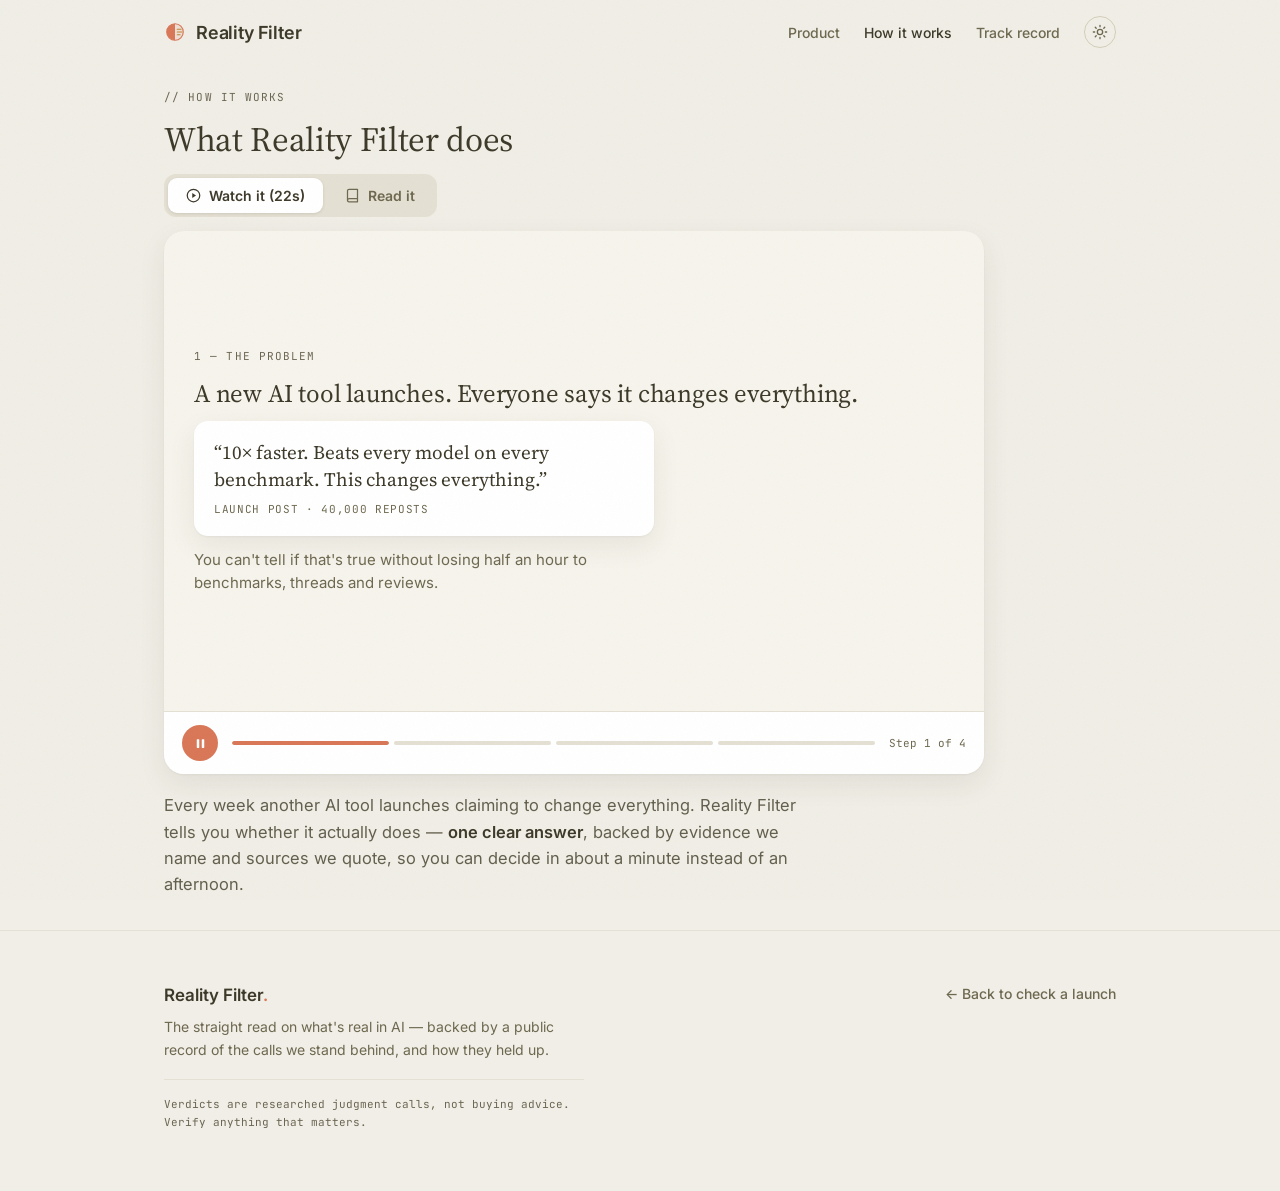
==== about.html @ 6358867f "Say hype, not fog, and lead the lede with a reason to trust us The previous headline still made a st" ====
<!doctype html>
<html lang="en">
<head>
<meta charset="utf-8" />
<meta name="viewport" content="width=device-width, initial-scale=1" />
<title>How it works — Reality Filter</title>
<meta name="description" content="What Reality Filter does, in 22 seconds: type the name of any AI tool and get one clear answer — worth trying now, watch later, too early, or mostly fog machine — backed by evidence we name and sources we quote. Watch it, or read it." />
<link rel="preconnect" href="https://fonts.googleapis.com">
<link rel="preconnect" href="https://fonts.gstatic.com" crossorigin>
<link href="https://fonts.googleapis.com/css2?family=Source+Serif+4:opsz,wght@8..60,400;8..60,500&family=Inter:wght@400;500;600;700&family=JetBrains+Mono:wght@400;700&display=swap" rel="stylesheet">
<script>/* apply saved theme before paint */try{if(localStorage.getItem('rf-theme')==='dark')document.documentElement.classList.add('dark')}catch(e){}</script>
<link rel="icon" type="image/svg+xml" href="data:image/svg+xml,%3Csvg xmlns='http://www.w3.org/2000/svg' viewBox='0 0 48 48'%3E%3Ccircle cx='24' cy='24' r='18' fill='%23d97757' fill-opacity='.12'/%3E%3Cpath d='M24 6 A18 18 0 0 0 24 42 Z' fill='%23d97757'/%3E%3Ccircle cx='24' cy='24' r='18' fill='none' stroke='%23d97757' stroke-width='3'/%3E%3Cg stroke='%23c08532' stroke-width='3' stroke-linecap='round'%3E%3Cline x1='29' y1='18' x2='37' y2='18'/%3E%3Cline x1='29' y1='24' x2='39' y2='24'/%3E%3Cline x1='29' y1='30' x2='35' y2='30'/%3E%3C/g%3E%3C/svg%3E">
<link rel="stylesheet" href="styles.css?v=58">
</head>
<body>

<div class="topbar">
  <div class="wrap">
    <div class="nav-left">
      <a class="brand" href="index.html"><span class="brand-mark" aria-hidden="true"><svg viewBox="0 0 48 48" width="22" height="22"><circle cx="24" cy="24" r="18" fill="#d97757" fill-opacity=".12"/><path d="M24 6 A18 18 0 0 0 24 42 Z" fill="#d97757"/><circle cx="24" cy="24" r="18" fill="none" stroke="#d97757" stroke-width="2.6"/><g stroke="#c08532" stroke-width="2.6" stroke-linecap="round"><line x1="29" y1="18" x2="37" y2="18"/><line x1="29" y1="24" x2="39" y2="24"/><line x1="29" y1="30" x2="35" y2="30"/></g></svg></span> Reality Filter</a>
    </div>
    <nav class="nav-center">
      <a class="toplink" href="index.html">Product</a>
      <a class="toplink active" href="about.html">How it works</a>
      <a class="toplink" href="track-record.html">Track record</a>
          <button class="theme-toggle" type="button" aria-label="Toggle dark mode" data-theme-toggle>
        <svg class="ic-sun" viewBox="0 0 24 24" fill="none" stroke="currentColor" stroke-width="2" stroke-linecap="round"><circle cx="12" cy="12" r="4"></circle><path d="M12 2v2M12 20v2M4.9 4.9l1.4 1.4M17.7 17.7l1.4 1.4M2 12h2M20 12h2M4.9 19.1l1.4-1.4M17.7 6.3l1.4-1.4"></path></svg>
        <svg class="ic-moon" viewBox="0 0 24 24" fill="none" stroke="currentColor" stroke-width="2" stroke-linecap="round" stroke-linejoin="round"><path d="M21 12.8A9 9 0 1 1 11.2 3a7 7 0 0 0 9.8 9.8z"></path></svg>
      </button>
    </nav>
  </div>
</div>

<main id="top">
  <section class="hw-hero">
    <div class="wrap">
      <p class="section-eyebrow">// how it works</p>
      <h1 class="hw-title">What Reality Filter does</h1>

      <!-- Same story, two ways in: watch it play, or read it. -->
      <div class="hw-modes" role="tablist" aria-label="Choose how to learn about Reality Filter">
        <button class="hw-mode" id="tabWatch" role="tab" aria-selected="true" aria-controls="panelWatch" type="button" tabindex="0">
          <svg viewBox="0 0 24 24" fill="none" stroke="currentColor" stroke-width="2" stroke-linecap="round" stroke-linejoin="round" aria-hidden="true"><circle cx="12" cy="12" r="10"></circle><polygon points="10 8 16 12 10 16 10 8" fill="currentColor" stroke="none"></polygon></svg>
          Watch it (22s)
        </button>
        <!-- tabindex set in the markup, not just by selectTab(): without it both
             tabs are Tab stops on first paint, before any interaction happens. -->
        <button class="hw-mode" id="tabRead" role="tab" aria-selected="false" aria-controls="panelRead" type="button" tabindex="-1">
          <svg viewBox="0 0 24 24" fill="none" stroke="currentColor" stroke-width="2" stroke-linecap="round" stroke-linejoin="round" aria-hidden="true"><path d="M4 19.5A2.5 2.5 0 0 1 6.5 17H20"></path><path d="M6.5 2H20v20H6.5A2.5 2.5 0 0 1 4 19.5v-15A2.5 2.5 0 0 1 6.5 2z"></path></svg>
          Read it
        </button>
      </div>

      <!-- ============ WATCH ============ -->
      <div class="hw-panel" id="panelWatch" role="tabpanel" aria-labelledby="tabWatch">
        <div class="hw-player" id="player">
          <div class="hw-stage">

            <div class="hw-scene is-on" data-dur="5200">
              <p class="hw-step-lbl">1 — The problem</p>
              <p class="hw-big">A new AI tool launches. Everyone says it changes everything.</p>
              <div class="hw-claim">
                <p>“10× faster. Beats every model on every benchmark. This changes everything.”</p>
                <span>LAUNCH POST · 40,000 REPOSTS</span>
              </div>
              <p class="hw-sm">You can't tell if that's true without losing half an hour to benchmarks, threads and reviews.</p>
            </div>

            <div class="hw-scene" data-dur="4600">
              <p class="hw-step-lbl">2 — What you do</p>
              <p class="hw-big">Type the name. That's the whole input.</p>
              <div class="hw-field">
                <svg viewBox="0 0 24 24" fill="none" stroke="currentColor" stroke-width="2" stroke-linecap="round" aria-hidden="true"><circle cx="11" cy="11" r="7"></circle><line x1="21" y1="21" x2="16.65" y2="16.65"></line></svg>
                <span class="hw-typed" id="hwTyped"></span><span class="hw-caret" aria-hidden="true"></span>
              </div>
              <p class="hw-sm">No sign-up, no setup, nothing to install. Just the name of a tool, model or app.</p>
            </div>

            <div class="hw-scene" data-dur="6200">
              <p class="hw-step-lbl">3 — What we check</p>
              <p class="hw-big">We gather the evidence, and name every source.</p>
              <div class="hw-rows">
                <div class="hw-row"><span class="hw-dot" style="background:var(--tl-thinking)"></span>What the company officially claims <b>logged</b></div>
                <div class="hw-row"><span class="hw-dot" style="background:var(--tl-grep)"></span>What's independently proven <b>found</b></div>
                <div class="hw-row"><span class="hw-dot" style="background:var(--v-fog)"></span>What's claimed but unproven <b>flagged</b></div>
                <div class="hw-row"><span class="hw-dot" style="background:var(--tl-read)"></span>What experts and real users report <b>quoted</b></div>
                <div class="hw-row"><span class="hw-dot" style="background:var(--tl-edit)"></span>What it costs, and the limits <b>checked</b></div>
              </div>
              <p class="hw-sm">Real benchmark numbers and named reviewers — never “reports suggest”.</p>
            </div>

            <div class="hw-scene" data-dur="5800">
              <p class="hw-step-lbl">4 — What you get back</p>
              <p class="hw-big">One clear answer, and how much is still hype.</p>
              <div class="hw-verdict">
                <div class="hw-vtop">
                  <span class="hw-vname">Claude Opus 5</span>
                  <span class="hw-vstamp">WORTH TRYING — WITH CAVEATS</span>
                </div>
                <div class="hw-meter"><i></i></div>
                <div class="hw-vfoot"><span>HYPE RISK</span><span>MEDIUM · 40%</span></div>
              </div>
              <p class="hw-sm">Four possible answers: worth trying now · watch later · too early · mostly fog machine. You can decide from this alone — the full evidence is one click away.</p>
            </div>

          </div>
          <div class="hw-ctrl">
            <button class="hw-play" id="hwPlay" type="button" aria-label="Pause">
              <svg id="hwIcon" viewBox="0 0 24 24" fill="currentColor" aria-hidden="true"><rect x="6" y="5" width="4" height="14" rx="1"></rect><rect x="14" y="5" width="4" height="14" rx="1"></rect></svg>
            </button>
            <div class="hw-segs" id="hwSegs" aria-hidden="true">
              <span class="hw-seg"><i></i></span><span class="hw-seg"><i></i></span><span class="hw-seg"><i></i></span><span class="hw-seg"><i></i></span>
            </div>
            <!-- deliberately not aria-live: it changes every ~5s during autoplay,
                 which would interrupt a screen-reader user every few seconds. The
                 pause button satisfies WCAG 2.2.2; the text stays readable on demand. -->
            <span class="hw-time" id="hwTime">Step 1 of 4</span>
          </div>
        </div>
        <!-- The lede sits BELOW the player, not above it. Above, it pushed the
             player 115px (desktop) to 202px (phone) down the page, so the thing
             the page exists to show opened half-cut off the bottom of the screen.
             Reads fine here as the player's caption; Read mode carries the same
             point in its opening prose. Do not move it back up. -->
        <p class="hw-lede">Every week another AI tool launches claiming to change everything. Reality Filter tells you whether it actually does — <b>one clear answer</b>, backed by evidence we name and sources we quote, so you can decide in about a minute instead of an afternoon.</p>
      </div>

      <!-- ============ READ ============ -->
      <div class="hw-panel hw-read" id="panelRead" role="tabpanel" aria-labelledby="tabRead" hidden>
        <h2 class="hw-q">The problem it solves</h2>
        <p>Every AI launch sounds identical. <b>“10× faster.” “Beats every benchmark.” “This changes everything.”</b> Some of it is true. A lot of it isn't. And the only way to find out has been to spend twenty or thirty minutes yourself, digging through benchmark tables, developer threads and reviews, before you can decide whether to switch to it, pay for it, or ignore it.</p>
        <p>Reality Filter does that digging and hands you the conclusion.</p>

        <h2 class="hw-q">What you actually do</h2>
        <p>You type the name of an AI tool, model or app into the search box — <b>ChatGPT, Gemini, Claude, Cursor, or whatever you saw people posting about this morning</b>. That's the entire input. There's no sign-up, no account, and nothing to install.</p>

        <h2 class="hw-q">What you get back</h2>
        <p>One answer, out of four. Not a score, not a wall of research — a decision:</p>
        <ul class="hw-verdicts">
          <li><span class="hw-tag" style="color:var(--v-go)">WORTH TRYING NOW</span><p>It does what it says. Go ahead and use it.</p></li>
          <li><span class="hw-tag" style="color:var(--v-watch)">WATCH LATER</span><p>It's real, but there are catches worth knowing before you commit.</p></li>
          <li><span class="hw-tag" style="color:var(--v-early)">TOO EARLY</span><p>It might turn out fine. The evidence just isn't in yet.</p></li>
          <li><span class="hw-tag" style="color:var(--v-fog)">MOSTLY FOG MACHINE</span><p>The claims run well ahead of anything anyone can show.</p></li>
        </ul>
        <p>Alongside it you get a <b>hype risk</b> reading — a plain sentence on how much of the story is still unproven — and a short note on what you should do next, written separately for people building with it and people buying it.</p>

        <h2 class="hw-q">Where the answer comes from</h2>
        <p>Every verdict is researched by hand from current sources, and it names them. Actual benchmark names and scores. Named reviewers and independent testers. What real users and companies report after living with the thing. You'll never read “reports suggest” — if we can't point at who said it, it doesn't go in.</p>
        <p>We also publish the evidence <b>against</b> our own call when it exists. A verdict you can only agree with isn't worth much.</p>

        <div class="hw-note">The full evidence sits behind one click, deliberately. The answer comes first so you can decide in about a minute — the proof is there underneath for when you want to check our work rather than take our word for it.</div>

        <h2 class="hw-q">Why you can trust it</h2>
        <p>We keep a <b>public, dated track record</b> — a small, hand-picked set of calls, a few added each month, each one published before anyone knew who'd turn out to be right. <b>Not every verdict goes on it</b>, deliberately: it's a record of the calls we choose to stand behind, not a log of everything we've ever looked up. The ones that do go on it stay there, and we don't quietly edit them — when the facts change we re-check the tool, update the verdict, and leave the original call standing next to the correction.</p>
        <p>That has already happened: GPT-5.6 was filed as <b>“too early”</b>, then moved to <b>“worth trying”</b> when it became generally available — and the original call is still quoted inside the packet rather than deleted. We've also called a product doing $1.2B a year <b>“mostly fog machine”</b>. If this only ever agreed with press releases, it would be worthless to you.</p>

        <h2 class="hw-q">What it costs</h2>
        <p>Nothing. Reading any verdict is free and needs no account. If we haven't checked something yet, you can leave an email and a real person researches it by hand and sends you the answer, usually within a day.</p>

        <a class="hw-cta" href="index.html">Check a tool now
          <svg viewBox="0 0 24 24" fill="none" stroke="currentColor" stroke-width="2.2" stroke-linecap="round" stroke-linejoin="round" width="16" height="16" aria-hidden="true"><line x1="5" y1="12" x2="19" y2="12"></line><polyline points="12 5 19 12 12 19"></polyline></svg>
        </a>
      </div>
    </div>
  </section>
</main>

<footer>
  <div class="wrap fwrap">
    <div>
      <div class="fbrand">Reality Filter</div>
      <p>The straight read on what's real in AI — backed by a public record of the calls we stand behind, and how they held up.</p>
    </div>
    <a class="toplink" href="index.html">← Back to check a launch</a>
  </div>
  <div class="wrap"><p class="disc">Verdicts are researched judgment calls, not buying advice. Verify anything that matters.</p></div>
</footer>

<script>
/* ---- read / watch tabs ---------------------------------------------------
   Switching to Read pauses the player: an animation running inside a hidden
   panel would keep burning its timers and desync the progress bar. */
const tabs = [document.getElementById('tabWatch'), document.getElementById('tabRead')];
const panels = [document.getElementById('panelWatch'), document.getElementById('panelRead')];
function selectTab(i){
  tabs.forEach((t,n)=>{
    t.setAttribute('aria-selected', n===i ? 'true' : 'false');
    /* roving tabindex (ARIA tabs pattern): only the selected tab is a Tab stop,
       arrow keys move between them without an extra Tab press. */
    t.tabIndex = n===i ? 0 : -1;
  });
  panels.forEach((p,n)=>{ p.hidden = n!==i; });
  if(i===1) pause();
}
tabs.forEach((t,i)=>{
  t.addEventListener('click', ()=>selectTab(i));
  t.addEventListener('keydown', e=>{
    if(e.key!=='ArrowRight' && e.key!=='ArrowLeft') return;
    e.preventDefault();
    const n = (i + (e.key==='ArrowRight'?1:tabs.length-1)) % tabs.length;
    tabs[n].focus(); selectTab(n);
  });
});

/* ---- the explainer player ------------------------------------------------
   Scene durations live on each .hw-scene as data-dur so the markup stays the
   single source of truth. Pause freezes both the setTimeout (by tracking the
   remaining ms) and the CSS fill animation (via animationPlayState), so
   resuming never desyncs the bar from the scene. */
const scenes  = [...document.querySelectorAll('.hw-scene')];
const segs    = [...document.querySelectorAll('.hw-seg')];
const playBtn = document.getElementById('hwPlay');
const icon    = document.getElementById('hwIcon');
const timeEl  = document.getElementById('hwTime');
const typedEl = document.getElementById('hwTyped');
const reduced = matchMedia('(prefers-reduced-motion: reduce)').matches;

const ICON_PAUSE  = '<rect x="6" y="5" width="4" height="14" rx="1"></rect><rect x="14" y="5" width="4" height="14" rx="1"></rect>';
const ICON_PLAY   = '<polygon points="8 5 19 12 8 19 8 5"></polygon>';
const ICON_REPLAY = '<path d="M3 12a9 9 0 1 0 3-6.7L3 8" fill="none" stroke="currentColor" stroke-width="2.2" stroke-linecap="round" stroke-linejoin="round"></path><polyline points="3 3 3 8.5 8.5 8.5" fill="none" stroke="currentColor" stroke-width="2.2" stroke-linecap="round" stroke-linejoin="round"></polyline>';

let idx = 0, playing = false, timer = null, startedAt = 0, remaining = 0, ended = false, typeTimer = null;

function setIcon(){
  icon.innerHTML = ended ? ICON_REPLAY : (playing ? ICON_PAUSE : ICON_PLAY);
  playBtn.setAttribute('aria-label', ended ? 'Replay' : (playing ? 'Pause' : 'Play'));
}

/* scene 2 types the query out, so the input reads as something a person did.
   `resume` continues from whatever is already on screen: pausing mid-scene
   clears typeTimer, and without this the text would stay frozen half-typed
   for the rest of the scene even after the viewer pressed play again. */
const TYPE_WORD = 'Claude Opus 5';
function runTyping(on, resume){
  clearTimeout(typeTimer);
  if(!on){ return; }
  if(reduced){ typedEl.textContent = TYPE_WORD; return; }
  let i = resume ? typedEl.textContent.length : 0;
  if(!resume) typedEl.textContent = '';
  (function tick(){
    if(i >= TYPE_WORD.length) return;
    typedEl.textContent = TYPE_WORD.slice(0, ++i);
    if(i < TYPE_WORD.length) typeTimer = setTimeout(tick, 105);
  })();
}

function paintScene(i){
  scenes.forEach((s,n)=>s.classList.toggle('is-on', n===i));
  segs.forEach((sg,n)=>{
    sg.classList.remove('run','done');
    sg.querySelector('i').style.animationPlayState = '';
    if(n < i) sg.classList.add('done');
  });
  const seg = segs[i];
  seg.style.setProperty('--dur', scenes[i].dataset.dur + 'ms');
  void seg.offsetWidth;                    // restart the fill animation
  seg.classList.add('run');
  timeEl.textContent = 'Step ' + (i+1) + ' of ' + scenes.length;
  runTyping(i === 1);
}

function schedule(ms){
  clearTimeout(timer);
  startedAt = Date.now();
  remaining = ms;
  timer = setTimeout(advance, ms);
}

function advance(){
  if(idx >= scenes.length - 1){ finish(); return; }
  idx++;
  paintScene(idx);
  schedule(+scenes[idx].dataset.dur);
}

function finish(){
  clearTimeout(timer);
  segs.forEach(sg=>{ sg.classList.remove('run'); sg.classList.add('done'); });
  playing = false; ended = true;
  timeEl.textContent = 'Finished';
  setIcon();
}

function play(){
  if(ended){ idx = 0; ended = false; paintScene(0); playing = true; schedule(+scenes[0].dataset.dur); setIcon(); return; }
  playing = true;
  segs[idx].querySelector('i').style.animationPlayState = 'running';
  setIcon();
  /* paused so close to the boundary that the scene was already due: move on
     rather than rescheduling a whole fresh duration for a spent scene. */
  if(remaining <= 0){ advance(); return; }
  schedule(remaining);
  if(idx === 1) runTyping(true, true);
}

function pause(){
  if(!playing) return;
  clearTimeout(timer);
  clearTimeout(typeTimer);
  remaining -= (Date.now() - startedAt);
  if(remaining < 0) remaining = 0;
  segs[idx].querySelector('i').style.animationPlayState = 'paused';
  playing = false;
  setIcon();
}

/* A click is an explicit decision, so remember it: `userPaused` stops the
   visibility observer below from overriding the viewer and restarting a video
   they deliberately stopped. `startedOnce` lets a reduced-motion viewer who
   pressed play still get auto-resume, without ever autoplaying at them. */
let userPaused = false, startedOnce = false;
playBtn.addEventListener('click', ()=>{
  if(playing){ userPaused = true; pause(); }
  else { userPaused = false; startedOnce = true; play(); }
});

paintScene(0);
playing = false;
remaining = +scenes[0].dataset.dur;
setIcon();

/* Hold on scene 1 until the player is actually on screen.
   It used to start the instant the page loaded, so anyone who had to scroll to
   reach it arrived at step 3 having missed the problem and the search box — the
   two scenes that explain what the thing IS. Now the clock doesn't start until
   you can see it, and it pauses again if you scroll away, so no step is ever
   spent off-screen. 55% is deliberately above half: it fires when the player is
   meaningfully in view, not when one pixel of its top edge appears. */
const player = document.getElementById('player');
if(typeof IntersectionObserver === 'function'){
  new IntersectionObserver(entries=>{
    entries.forEach(e=>{
      if(e.isIntersecting){
        if(!playing && !ended && !userPaused && (!reduced || startedOnce)) play();
      }else if(playing){
        pause();          /* not userPaused — it resumes when scrolled back */
      }
    });
  }, {threshold: 0.55}).observe(player);
}else if(!reduced){
  /* no IntersectionObserver (very old browser): fall back to the old behaviour
     rather than leaving a player that never starts */
  play();
}
</script>
<script>
// topbar shadow once the page scrolls
const tb = document.querySelector('.topbar');
addEventListener('scroll', ()=>tb.classList.toggle('scrolled', scrollY>8), {passive:true});
</script>
<script>
// theme toggle
document.querySelector('[data-theme-toggle]').addEventListener('click', ()=>{
  const dark = document.documentElement.classList.toggle('dark');
  try{ localStorage.setItem('rf-theme', dark?'dark':'light'); }catch(e){}
});
</script>
</body>
</html>
---- styles.css ----
:root{
  /* fonts — Claude's pairing: a book serif for headlines, Inter for body/UI, mono for data */
  --font-serif:"Source Serif 4","Iowan Old Style","Palatino Linotype",Georgia,serif;
  --font-sans:"Inter",system-ui,"Helvetica Neue",Helvetica,Arial,sans-serif;
  --font-mono:"JetBrains Mono","Fira Code",ui-monospace,monospace;
  /* surfaces — warm parchment, closer to paper than a studio-neutral cream */
  --canvas:#f0eee6;
  --canvas-soft:#f6f4ec;
  --surface-card:#ffffff;
  --surface-strong:#e4e0d3;
  /* ink + text — warmed toward brown-black */
  --ink:#3d3929;
  --body:#635f4d;
  --muted:#6d684f;        /* darkened to clear AA (>=4.5:1) at 14-17px on cream/white — 4.83:1 on --canvas, 5.61:1 on white */
  --muted-soft:#a39d87;   /* decorative / large-display only — fails AA at body sizes */
  --label:#6b6552;        /* dark-enough tone for small mono labels (>=4.5:1 on cream/white) */
  --on-primary:#ffffff;
  --on-ink:#f0eee6;
  --on-ink-soft:#cac5b3;
  /* hairlines — kept for internal dividers (packet rows, ledger rows); outer cards use --shadow-card instead */
  --hairline:#e4e0d3;
  --hairline-soft:#ece8dc;
  --hairline-strong:#d3cdb8;
  --field-border:#948e78; /* interactive input/chip borders — clears the 3:1 non-text-contrast minimum */
  /* brand voltage — Claude's terracotta/clay, used scarcely */
  --primary:#d97757;
  --primary-active:#bf5f3f;
  /* soft paper-card depth — replaces hairline-only borders on outer cards (packet, capture, ledger, premium) */
  --shadow-card:0 1px 2px rgba(61,57,41,.05), 0 10px 28px rgba(61,57,41,.08);
  /* AI-timeline pastels — signature palette, scoped to the evidence "investigation stages" */
  --tl-thinking:#dfa88f;  /* peach  */
  --tl-grep:#9fc9a2;      /* mint   */
  --tl-read:#9fbbe0;      /* blue   */
  --tl-edit:#c0a8dd;      /* lavender */
  --tl-done:#c08532;      /* gold   */
  /* semantic */
  --success:#1f8a65;
  --success-on-ink:#7fd8b5;  /* lighter success tone for the ink Premium band */
  --error:#cf2d56;
  /* verdict scale — darkened to read on white/cream cards (>=4.5:1) */
  --v-go:#1a7a5a;
  --v-watch:#9a6410;
  --v-early:#2f62a6;
  --v-fog:#c22449;
  --radius:20px;
  --radius-btn:12px;
  --maxw:1000px;
}
/* ---------- dark mode: warm ink, same terracotta voltage ---------- */
html.dark{
  --canvas:#262521;
  --canvas-soft:#2d2b26;
  --surface-card:#302e29;
  --surface-strong:#3a3831;
  --ink:#f0eee6;
  --body:#c4bfae;
  --muted:#b0ab97;
  --muted-soft:#7c7764;
  --label:#a8a28c;
  --hairline:#3d3a33;
  --hairline-soft:#37342d;
  --hairline-strong:#4a463c;
  --field-border:#6b6552;
  --shadow-card:0 1px 2px rgba(0,0,0,.25), 0 10px 28px rgba(0,0,0,.35);
  --success:#6fcfa4;
  --error:#ff7d9d;
  --v-go:#5fc79b;
  --v-watch:#e0a94e;
  --v-early:#8ab4ec;
  --v-fog:#ff8aa5;
}
html.dark body::after{opacity:.07}
html.dark .topbar{background:rgba(38,37,33,.88)}
html.dark .hero::before{opacity:.5}
html.dark .field input,html.dark .wlform input,html.dark .capform input{background:var(--canvas);color:var(--ink)}
html.dark .field .btn-send.idle{background:var(--surface-strong);color:var(--muted-soft)}
html.dark .premium{background:var(--canvas-soft)}
html.dark .meter-track{background:var(--canvas)}
*{box-sizing:border-box}
html{scroll-behavior:smooth}
/* film grain over everything — gives the parchment a printed-paper texture */
body::after{content:"";position:fixed;inset:0;pointer-events:none;z-index:60;opacity:.05;
  background:url("data:image/svg+xml,%3Csvg xmlns='http://www.w3.org/2000/svg' width='160' height='160'%3E%3Cfilter id='n'%3E%3CfeTurbulence type='fractalNoise' baseFrequency='0.9' numOctaves='2'/%3E%3C/filter%3E%3Crect width='160' height='160' filter='url(%23n)' opacity='0.55'/%3E%3C/svg%3E")}
body{
  margin:0;
  background:var(--canvas);
  color:var(--body);
  font-family:var(--font-sans);
  font-size:16px;
  line-height:1.5;
  -webkit-font-smoothing:antialiased;
}
.wrap{max-width:var(--maxw);margin:0 auto;padding:0 24px}
.mono{font-family:var(--font-mono)}
/* editorial display: book serif at weight 400 — never bold */
.display{font-family:var(--font-serif);font-weight:400;letter-spacing:-.008em}

/* ---------- top bar ---------- */
.topbar{border-bottom:1px solid transparent;position:sticky;top:0;z-index:20;
  background:rgba(240,238,230,.88);backdrop-filter:blur(8px);transition:border-color .25s,box-shadow .25s}
.topbar.scrolled{border-bottom-color:var(--hairline);box-shadow:0 6px 24px rgba(61,57,41,.07)}
/* Nav: wordmark left, everything else (links + Premium pill + theme toggle) grouped
   to the right — the modern brand-left / actions-right balance, not a centered link
   row. The Premium pill is the one CTA; the search bar is still the real "check". */
.topbar .wrap{display:flex;justify-content:space-between;align-items:center;height:64px;gap:14px}
.nav-left{display:flex;align-items:center;min-width:0}
.nav-center{display:flex;gap:24px;align-items:center;white-space:nowrap}
.nav-center .toplink{font-size:14px}
.nav-center .toplink.active{color:var(--ink)}
/* Premium = the single nav CTA: a soft terracotta pill that fills on hover. The
   tinted fill + hairline read as a button in both themes without spending the solid
   accent until hover — replaces the old .shine text-glint that used to sit here. */
.nav-cta{font-family:var(--font-sans);font-weight:600;font-size:13.5px;color:var(--ink);
  text-decoration:none;background:rgba(217,119,87,.12);border:1px solid rgba(217,119,87,.24);
  border-radius:999px;padding:7px 15px;white-space:nowrap;
  transition:background .15s,color .15s,border-color .15s,transform .15s}
.nav-cta:hover{background:var(--primary);border-color:var(--primary);color:#fff;transform:translateY(-1px)}
.brand{display:flex;align-items:center;gap:10px;font-family:var(--font-sans);font-weight:600;
  letter-spacing:-.01em;font-size:18px;color:var(--ink);text-decoration:none}
.brand-mark{display:inline-flex;flex-shrink:0;line-height:0}
.brand-mark svg{display:block}
.brand small{font-family:var(--font-mono);font-weight:400;font-size:11px;color:var(--muted);
  letter-spacing:.04em;text-transform:uppercase}
.topnav{display:flex;align-items:center;gap:18px}
.toplink{font-family:var(--font-sans);font-weight:500;font-size:14px;color:var(--muted);text-decoration:none;position:relative}
.toplink::after{content:"";position:absolute;left:0;right:100%;bottom:-4px;height:1.5px;background:var(--primary);transition:right .22s ease}
.toplink:hover::after{right:0}
.toplink:hover{color:var(--ink)}
/* nav CTA = ink "download-style" button; keeps orange scarce for the true primary action */
.btn-sm{font-family:var(--font-sans);font-weight:500;font-size:14px;text-decoration:none;
  background:var(--ink);color:var(--on-ink);border-radius:var(--radius-btn);padding:9px 16px;white-space:nowrap;transition:.12s}
.btn-sm:hover{background:#38362c}

/* ---------- hero — centered + stacked: pitch above, the search tool directly below ----------
   The search bar is the page's single action, so nothing sits beside it competing for the eye. */
.hero{position:relative;overflow:hidden;padding:84px 0 120px}
/* drifting fog: three soft pastel washes (the site's timeline palette) breathing behind the headline */
.hero::before{content:"";position:absolute;inset:-25% -15%;pointer-events:none;
  background:
    radial-gradient(640px 340px at 16% 18%, rgba(223,168,143,.26), transparent 68%),
    radial-gradient(720px 380px at 84% 12%, rgba(159,187,224,.20), transparent 70%),
    radial-gradient(560px 320px at 58% 96%, rgba(159,201,162,.16), transparent 70%);
  filter:blur(6px);animation:fogdrift 16s ease-in-out infinite alternate}
@keyframes fogdrift{to{transform:translate3d(2.5%,2%,0) scale(1.05)}}
.hero .wrap{position:relative;z-index:1}
/* orchestrated load: eyebrow → headline → lede → console rise in sequence */
.hero .eyebrow{animation:rise .5s .05s cubic-bezier(.2,.7,.2,1) both}
.hero h1.display{animation:rise .55s .16s cubic-bezier(.2,.7,.2,1) both}
.hero .lede{animation:rise .55s .3s cubic-bezier(.2,.7,.2,1) both}
.hero .hero-search{animation:rise .6s .44s cubic-bezier(.2,.7,.2,1) both}
.hero.compact{padding:56px 0 32px}
.hero .wrap{text-align:center}
.hero-copy{max-width:760px;margin:0 auto}
/* the console gets its own breathing room under the headline, capped narrower than the copy */
.hero-search{width:100%;max-width:640px;margin:44px auto 0}
.eyebrow{font-family:var(--font-mono);font-size:11px;letter-spacing:.09em;text-transform:uppercase;
  color:var(--label);margin:0 0 22px;display:flex;gap:12px;align-items:center;flex-wrap:wrap;justify-content:center}
.eyebrow .sep{width:22px;height:1px;background:var(--hairline-strong)}
h1.display{font-weight:400;letter-spacing:-.012em;line-height:1.08;margin:0;
  font-size:clamp(40px,7.4vw,72px);color:var(--ink)}
h1.display.mid{font-size:clamp(32px,4.6vw,50px);line-height:1.1}
h1 .fog-word{background:linear-gradient(100deg,var(--muted) 30%,#b8b199 50%,var(--muted) 70%);background-size:220% 100%;
  -webkit-background-clip:text;background-clip:text;-webkit-text-fill-color:transparent;color:var(--muted);
  animation:shimmer 5.5s ease-in-out infinite}
@keyframes shimmer{0%,100%{background-position:0% 0}50%{background-position:100% 0}}
h1 .real-word{color:var(--primary-active);white-space:nowrap}
.lede{font-family:var(--font-sans);font-size:clamp(16px,1.9vw,19px);color:var(--body);max-width:46ch;margin:22px auto 0;line-height:1.5}

/* ---------- landing: hero CTA row (unused variants kept) ---------- */
.cta-row{margin:30px 0 0;display:flex;gap:14px;flex-wrap:wrap;align-items:center}
a.btn{text-decoration:none}
.btn-line{font-family:var(--font-sans);font-weight:500;font-size:15px;text-decoration:none;
  color:var(--ink);border:1px solid var(--field-border);border-radius:var(--radius-btn);padding:14px 20px;transition:.12s;
  display:inline-flex;align-items:center;gap:8px;background:var(--surface-card)}
.btn-line:hover{border-color:var(--primary)}
.cta-note{margin:16px 2px 0;font-family:var(--font-mono);font-size:11.5px;color:var(--label)}

/* ---------- landing: value trio (unused, kept) ---------- */
.trio{display:grid;grid-template-columns:repeat(3,1fr);gap:16px}
.prop{background:var(--surface-card);border:1px solid var(--hairline);border-radius:var(--radius);padding:24px}
.prop .plabel{font-family:var(--font-mono);font-size:11px;letter-spacing:.08em;text-transform:uppercase;
  color:var(--label);margin:0 0 12px}
.prop h3{font-family:var(--font-sans);font-weight:600;font-size:18px;margin:0 0 8px;color:var(--ink);letter-spacing:0}
.prop p{margin:0;color:var(--muted);font-size:15px;line-height:1.5}

/* ---------- console (the tool) — search sits on the parchment canvas ----------
   width + placement are handled by the centered .hero-search column above. */
.console{position:relative}
.console-label{font-family:var(--font-mono);font-size:11px;letter-spacing:.08em;text-transform:uppercase;
  color:var(--label);margin:0 0 12px}
/* one unified search bar: a single white pill holding [icon · borderless input · inset button].
   Reads as an intentional console, not a bare input with a detached button next to it. */
/* LLM-composer style: a tall rounded card — input on top, footer row with hint + send button,
   like Claude / ChatGPT composers. */
.field{display:flex;flex-direction:column;align-items:stretch;gap:10px;background:var(--surface-card);
  border:1px solid var(--field-border);border-radius:20px;padding:16px 14px 12px 18px;
  box-shadow:0 12px 34px rgba(61,57,41,.09), 0 2px 6px rgba(61,57,41,.05);
  transition:border-color .12s,box-shadow .12s;cursor:text}
.field:focus-within{border-color:var(--primary);box-shadow:0 0 0 4px rgba(217,119,87,.16), 0 12px 34px rgba(61,57,41,.09)}
.field-icon{flex:0 0 auto;width:19px;height:19px;color:var(--muted-soft)}
.field input{flex:1 1 auto;min-width:0;background:transparent;border:none;
  color:var(--ink);padding:2px 4px 6px 0;font-family:var(--font-sans);font-size:17px}
.field input::placeholder{color:var(--muted-soft)}
.field input:focus{outline:none;box-shadow:none}
/* composer footer: quiet hints left, send button right */
.field-foot{display:flex;align-items:center;gap:10px}
.field-hint{display:inline-flex;align-items:center;gap:6px;font-family:var(--font-mono);font-size:11px;
  color:var(--muted-soft);letter-spacing:.02em;margin-right:auto}
.field-hint svg{width:13px;height:13px}
.field-kbd{font-family:var(--font-mono);font-size:10.5px;color:var(--muted-soft);
  border:1px solid var(--hairline-strong);border-radius:6px;padding:2.5px 7px;
  opacity:0;transform:translateX(4px);transition:opacity .2s,transform .2s}
.field:focus-within .field-kbd{opacity:1;transform:none}
.field .btn{flex:0 0 auto;height:46px;border-radius:10px;padding:0 22px}
/* LLM-style send button: filled gradient circle; arrow lifts on hover, fires through on press */
.field .btn-send{width:44px;height:44px;padding:0;border-radius:9999px;overflow:hidden;
  background:linear-gradient(160deg,#e08a68 0%,var(--primary) 45%,var(--primary-active) 100%);
  box-shadow:0 5px 14px rgba(217,119,87,.38), inset 0 1px 0 rgba(255,255,255,.35)}
.field .btn-send::after{display:none}
.btn-send svg{width:20px;height:20px;transition:transform .22s cubic-bezier(.2,.7,.2,1)}
/* loading state: arrow swaps for a spinning ring inside the send circle */
.btn-send.is-loading{pointer-events:none}
.btn-send.is-loading svg{display:none}
.btn-send.is-loading::after{display:flex;content:"";width:18px;height:18px;border-radius:9999px;position:static;transform:none;
  border:2.4px solid rgba(255,255,255,.35);border-top-color:#fff;animation:spin .7s linear infinite}
/* result-area loading strip */
.loading{display:flex;align-items:center;gap:12px;padding:22px 4px;animation:rise .3s ease both}
.spinner{width:18px;height:18px;flex:0 0 auto;border-radius:9999px;
  border:2.4px solid var(--hairline-strong);border-top-color:var(--primary);animation:spin .7s linear infinite}
.load-txt{margin:0;font-family:var(--font-mono);font-size:13px;color:var(--label)}
.load-txt b{color:var(--ink);font-weight:700}
@keyframes spin{to{transform:rotate(360deg)}}
.btn-send:hover{transform:none;background:linear-gradient(160deg,#e08a68 0%,var(--primary-active) 60%,#b05730 100%);
  box-shadow:0 7px 18px rgba(217,119,87,.46), inset 0 1px 0 rgba(255,255,255,.35)}
.btn-send:hover svg{transform:translateY(-3px)}
.btn-send:active svg{transform:translateY(-26px);transition-duration:.14s}
.btn-send:focus-visible{outline:none;box-shadow:0 0 0 4px rgba(217,119,87,.25), 0 5px 14px rgba(217,119,87,.38)}
/* asleep until there's text — lights up when ready, like modern composers */
.field .btn-send.idle{background:#e8e2d5;box-shadow:none;color:#a39f8c}
/* primary CTA = Claude terracotta; a light sweep crosses it on hover */
.btn{font-family:var(--font-sans);font-weight:600;font-size:15px;letter-spacing:0;cursor:pointer;position:relative;overflow:hidden;
  background:var(--primary);color:var(--on-primary);border:none;border-radius:var(--radius-btn);padding:0 22px;
  box-shadow:0 6px 16px rgba(217,119,87,.28);
  display:inline-flex;align-items:center;justify-content:center;gap:8px;transition:background .12s,transform .12s,box-shadow .12s}
.btn::after{content:"";position:absolute;top:0;bottom:0;left:-70%;width:45%;transform:skewX(-22deg);
  background:linear-gradient(90deg,transparent,rgba(255,255,255,.35),transparent);transition:left .45s ease}
.btn:hover::after{left:125%}
.btn:hover{background:var(--primary-active);transform:translateY(-1px);box-shadow:0 10px 22px rgba(217,119,87,.34)}
.btn:active{transform:translateY(0)}
.chips{margin:14px 2px 0;display:flex;gap:8px;flex-wrap:wrap;align-items:center;justify-content:flex-start}
.chips .chips-lbl,.chips .chip{animation:rise .45s cubic-bezier(.2,.7,.2,1) both}
.chips>*:nth-child(1){animation-delay:.55s}
.chips>*:nth-child(2){animation-delay:.63s}
.chips>*:nth-child(3){animation-delay:.71s}
.chips>*:nth-child(4){animation-delay:.79s}
.chips>*:nth-child(5){animation-delay:.87s}
.chips>*:nth-child(6){animation-delay:.95s}
.chips .chips-lbl{font-family:var(--font-mono);font-size:11px;color:var(--label);
  letter-spacing:.04em;margin-right:2px}
.chip{font-family:var(--font-sans);font-weight:500;font-size:13px;color:var(--body);background:var(--surface-card);
  border:1px solid var(--field-border);border-radius:9999px;padding:6px 14px;cursor:pointer;transition:.12s}
.chip:hover{border-color:var(--primary);color:var(--ink);transform:translateY(-1px);box-shadow:0 5px 14px rgba(61,57,41,.1)}
.reassure{margin:14px 2px 0;font-family:var(--font-mono);font-size:11px;color:var(--label)}

/* ---------- result region — left-aligned reading surface below the hero,
   width-capped so evidence lines stay a comfortable measure ---------- */
#result{scroll-margin-top:80px;max-width:860px;margin:0 auto;text-align:left}
.result-inner{margin:48px 0 0}

/* evidence packet = case-file ticket: verdict-tinted edge, perforated head, paper depth */
.packet{background:var(--surface-card);color:var(--ink);border-radius:var(--radius);
  overflow:hidden;box-shadow:var(--shadow-card);position:relative;
  animation:rise .45s cubic-bezier(.2,.7,.2,1) both}
.packet::before{content:"";position:absolute;top:0;left:0;right:0;height:5px}
.packet.v-go::before{background:linear-gradient(90deg,var(--v-go),color-mix(in srgb,var(--v-go) 25%,transparent))}
.packet.v-watch::before{background:linear-gradient(90deg,var(--v-watch),color-mix(in srgb,var(--v-watch) 25%,transparent))}
.packet.v-early::before{background:linear-gradient(90deg,var(--v-early),color-mix(in srgb,var(--v-early) 25%,transparent))}
.packet.v-fog::before{background:linear-gradient(90deg,var(--v-fog),color-mix(in srgb,var(--v-fog) 25%,transparent))}
.packet.v-go .packet-head{background:color-mix(in srgb,var(--v-go) 4.5%,transparent)}
.packet.v-watch .packet-head{background:color-mix(in srgb,var(--v-watch) 4.5%,transparent)}
.packet.v-early .packet-head{background:color-mix(in srgb,var(--v-early) 4.5%,transparent)}
.packet.v-fog .packet-head{background:color-mix(in srgb,var(--v-fog) 4.5%,transparent)}
@keyframes rise{from{opacity:0;transform:translateY(16px)}to{opacity:1;transform:none}}
.packet-head{padding:26px 26px 20px;border-bottom:1px dashed var(--hairline-strong);position:relative;
  display:flex;justify-content:space-between;gap:18px;flex-wrap:wrap}
/* ticket punch-holes on the perforation line */
.packet-head::before,.packet-head::after{content:"";position:absolute;bottom:-8px;width:16px;height:16px;
  border-radius:50%;background:var(--canvas);box-shadow:inset 0 1px 2px rgba(61,57,41,.12)}
.packet-head::before{left:-8px}
.packet-head::after{right:-8px}
.packet-file{font-family:var(--font-mono);font-size:11px;letter-spacing:.08em;text-transform:uppercase;
  color:var(--label);margin:0 0 8px}
.packet-name{font-family:var(--font-serif);font-weight:400;font-size:clamp(24px,4vw,34px);
  letter-spacing:-.008em;line-height:1.15;margin:0;color:var(--ink)}
.packet-by{font-family:var(--font-sans);color:var(--muted);font-size:15px;margin:8px 0 0}

/* verdict stamp — rubber-stamp badge: dashed inner ring, inked tilt on arrival */
.stamp{align-self:flex-start;border:1.5px solid currentColor;border-radius:var(--radius-btn);
  padding:10px 16px;text-align:left;max-width:230px;position:relative;
  background:color-mix(in srgb,currentColor 5%,transparent);
  animation:stampIn .42s .5s cubic-bezier(.2,.7,.2,1) both}
.stamp::after{content:"";position:absolute;inset:3.5px;border:1px dashed currentColor;border-radius:8px;opacity:.45;pointer-events:none}
@keyframes stampIn{from{opacity:0;transform:scale(1.45) rotate(6deg)}60%{opacity:1;transform:scale(.97) rotate(-2.5deg)}to{opacity:1;transform:rotate(-2deg)}}
.stamp .st-lbl{font-family:var(--font-mono);font-size:9.5px;letter-spacing:.14em;display:block;
  color:var(--label);margin-bottom:3px}
.stamp .st-verdict{font-family:var(--font-sans);font-weight:600;font-size:15px;letter-spacing:-.01em;
  line-height:1.1;text-transform:uppercase;display:block}
.v-go{color:var(--v-go)}.v-watch{color:var(--v-watch)}.v-early{color:var(--v-early)}.v-fog{color:var(--v-fog)}
/* the verdict class on the packet itself is only for the tinted edge/head — text stays ink */
article.packet{color:var(--ink)}

.packet-body{padding:8px 26px 24px}
/* the three decision rows file in one by one, then the evidence toggle */
.packet-body>.row{animation:rise .45s cubic-bezier(.2,.7,.2,1) both}
.packet-body>.row:nth-child(1){animation-delay:.1s}
.packet-body>.row:nth-child(2){animation-delay:.18s}
.packet-body>.row:nth-child(3){animation-delay:.26s}
.packet-body>.evidence{animation:rise .45s cubic-bezier(.2,.7,.2,1) both;animation-delay:.34s}
/* The evidence rows deliberately carry NO entrance animation. They start inside a
   closed <details>, so the browser render-blocks that subtree: a `rise` animation
   declared here is created but never advances, and because `rise` fills from
   opacity:0 the rows stay INVISIBLE after the user opens the panel — an empty
   ~750px gap. Verified in-browser. They're revealed by a click, not by the initial
   render, so a stagger buys nothing here anyway. Don't add one back. */
.row{padding:18px 12px;margin:0 -12px;border-bottom:1px solid var(--hairline);border-radius:10px;transition:background .15s}
.packet-body .row:hover{background:var(--canvas-soft)}
.row:last-child{border-bottom:none}
/* r-next is followed by the evidence <details>, which brings its own top hairline */
.packet-body>.row.r-next{border-bottom:none}
.row .k{font-family:var(--font-mono);font-size:11px;letter-spacing:.08em;text-transform:uppercase;
  color:var(--body);margin:0 0 6px;display:flex;align-items:center;gap:8px}
.row .k::before{content:"";width:7px;height:7px;border-radius:9999px;background:var(--hairline-strong)}
/* AI-timeline pastel "stages", keyed to SEMANTIC classes rather than :nth-child.
   renderPacket() now splits rows across a visible decision zone and a collapsed
   evidence panel, so positional selectors would silently retarget the wrong rows
   (and could override .found/.miss). Add a class, not an index, for new rows. */
.row.r-claim .k::before,
.row.r-stakes .k::before{background:var(--tl-thinking)}
.row.r-experts .k::before{background:var(--tl-read)}
.row.r-pricing .k::before{background:var(--tl-edit)}
.row.r-hype .k::before{background:var(--tl-grep)}
.row.r-next .k::before{background:var(--tl-done)}
.row.miss .k::before{background:var(--error)}
.row.found .k::before{background:var(--success)}
.row .v{margin:0;font-size:16px;line-height:1.55;color:var(--ink);font-family:var(--font-sans)}
.row .v b{color:var(--ink)}

/* fog meter */
.meter{margin:8px 0 0}
.meter-track{height:12px;border-radius:9999px;background:var(--surface-strong);overflow:hidden;position:relative;
  border:1px solid var(--hairline-strong)}
/* quarter ticks over the track */
.meter-track::after{content:"";position:absolute;inset:0;pointer-events:none;
  background:repeating-linear-gradient(90deg,transparent 0 calc(25% - 1px),rgba(61,57,41,.15) calc(25% - 1px) 25%)}
.meter-fill{height:100%;border-radius:9999px;transform-origin:left;
  box-shadow:0 0 10px color-mix(in srgb,currentColor 45%,transparent);
  animation:fillGrow 1s .62s cubic-bezier(.2,.7,.2,1) both;background:
  repeating-linear-gradient(45deg,currentColor,currentColor 7px,rgba(255,255,255,.34) 7px,rgba(255,255,255,.34) 12px)}
@keyframes fillGrow{from{transform:scaleX(0)}}
.meter-cap{font-family:var(--font-mono);font-size:12px;margin:8px 0 0;color:var(--body);
  display:flex;justify-content:space-between;gap:12px}
.meter-cap b{color:var(--ink);text-transform:uppercase;letter-spacing:.04em}

/* "What you should do" — one card per audience, so a reader scans for their own
   row instead of unpacking three recommendations out of a single paragraph. */
.nextstep{list-style:none;margin:4px 0 0;padding:0;display:grid;gap:8px}
.ns-item{background:var(--canvas-soft);border:1px solid var(--hairline);border-radius:var(--radius-btn);
  padding:13px 16px;display:grid;gap:4px;position:relative}
.ns-who{font-family:var(--font-mono);font-size:10.5px;letter-spacing:.07em;text-transform:uppercase;
  color:var(--label);font-weight:700}
.ns-what{font-family:var(--font-sans);font-size:15.5px;line-height:1.5;color:var(--ink)}
.ns-what b{color:var(--ink)}

/* evidence panel — closed on open so the verdict lands first; the summary names
   what's inside so the proof still reads as present, not withheld */
.evidence{border-top:1px solid var(--hairline-strong);margin-top:2px}
.evidence>summary{list-style:none;cursor:pointer;margin:0 -12px;padding:15px 12px;border-radius:10px;
  display:flex;flex-wrap:wrap;align-items:baseline;gap:3px 12px;transition:background .15s}
.evidence>summary::-webkit-details-marker{display:none}
.evidence>summary:hover{background:var(--canvas-soft)}
.evidence>summary:focus-visible{outline:2px solid var(--primary);outline-offset:-2px}
.ev-toggle{font-family:var(--font-mono);font-size:12px;font-weight:700;letter-spacing:.02em;color:var(--ink);
  display:inline-flex;align-items:center;gap:8px}
.ev-toggle::before{content:"";width:7px;height:7px;border-radius:9999px;background:var(--tl-read);flex:none}
.ev-toggle::after{content:"▾";font-size:11px;color:var(--label)}
.evidence[open]>summary .ev-toggle::after{content:"▴"}
.evidence[open]>summary .ev-open{display:none}
.evidence:not([open])>summary .ev-close{display:none}
.ev-meta{font-family:var(--font-mono);font-size:10.5px;letter-spacing:.06em;text-transform:uppercase;color:var(--label)}
.ev-body>.row:first-child{padding-top:4px}


/* email capture (no match) — white feature card */
.capture{background:var(--surface-card);color:var(--ink);border-radius:var(--radius);
  padding:28px 26px;box-shadow:var(--shadow-card);
  animation:rise .45s cubic-bezier(.2,.7,.2,1) both}
.capture .cap-file{font-family:var(--font-mono);font-size:11px;letter-spacing:.08em;text-transform:uppercase;
  color:var(--label);margin:0 0 10px}
.capture h3{font-family:var(--font-serif);font-weight:400;font-size:26px;letter-spacing:-.008em;margin:0 0 8px;color:var(--ink)}
.capture .cap-sub{margin:0 0 18px;color:var(--body);font-size:16px;max-width:60ch;font-family:var(--font-sans)}
.capture .cap-sub b{color:var(--ink)}
.capform{display:flex;gap:10px;flex-wrap:wrap}
.capform input{flex:1 1 260px;min-width:0;background:var(--surface-card);border:1px solid var(--field-border);color:var(--ink);
  border-radius:var(--radius-btn);padding:14px 16px;font-family:var(--font-sans);font-size:16px}
.capform input:focus{outline:none;border-color:var(--primary);box-shadow:0 0 0 3px rgba(217,119,87,.18)}
.capform .btn{color:var(--on-primary)}
.cap-note{font-family:var(--font-mono);font-size:11px;color:var(--label);margin:12px 2px 0}
.cap-done{font-family:var(--font-sans);font-weight:500;font-size:16px;color:var(--success);margin:14px 0 0;display:none}
.cap-done.show{display:block}
/* sample verdict shown on a miss, so the reader can judge the work before being
   asked for an email. It's a card inside a card, so drop the outer float and use a
   hairline instead — two stacked shadows read as two separate answers, and this is
   one. Its own rise animation is cancelled: the .capture around it already rises. */
.cap-demo{margin:0 0 24px}
.cap-demo .packet{box-shadow:none;border:1px solid var(--hairline);animation:none}
.cap-ask{border-top:1px solid var(--hairline-strong);padding-top:22px}
.cap-asklead{font-family:var(--font-serif);font-weight:400;font-size:21px;letter-spacing:-.008em;
  color:var(--ink);margin:0 0 6px}
.cap-asklead b{font-weight:400;color:var(--ink)}
.cap-tries{margin-top:22px;padding-top:18px;border-top:1px solid var(--hairline)}
.cap-trylead{font-family:var(--font-mono);font-size:11px;letter-spacing:.08em;text-transform:uppercase;
  color:var(--label);margin:0 0 10px}

/* ---------- landing: premium panel — ink-inverted "featured" band ---------- */
/* slim horizontal band (newsletter pattern): pitch on the left, email form on the right.
   Full-width but short, so it reads as a secondary ask — never as a second hero,
   and never mistakable for the search console above it. */
.premium{background:linear-gradient(115deg,#fbfaf6 0%,var(--canvas) 55%,#f3e7de 100%);border:1px solid var(--hairline-strong);border-radius:var(--radius);padding:46px 50px;
  box-shadow:var(--shadow-card), inset 0 1px 0 rgba(255,255,255,.7);
  position:relative;overflow:hidden;display:flex;align-items:flex-start;justify-content:space-between;
  gap:32px 60px;flex-wrap:wrap}
/* slow-turning dashed “radar” seals — quiet graphic signature for the watching service */
.premium::after{content:"";position:absolute;right:-70px;top:50%;margin-top:-115px;width:230px;height:230px;
  border:1.5px dashed rgba(217,119,87,.4);border-radius:50%;pointer-events:none;animation:spinSlow 46s linear infinite}
.premium::before{content:"";position:absolute;right:-32px;top:50%;margin-top:-77px;width:154px;height:154px;
  border:1px dashed rgba(217,119,87,.25);border-radius:50%;pointer-events:none;animation:spinSlow 30s linear infinite reverse}
@keyframes spinSlow{to{transform:rotate(360deg)}}
.premium .p-left{position:relative;z-index:1}
.premium .waitlist{z-index:1}
.premium .p-left{flex:1 1 360px;min-width:0;max-width:60ch}
.premium .p-badge{font-family:var(--font-mono);font-size:9px;letter-spacing:.08em;text-transform:uppercase;
  color:var(--primary);border:1px solid rgba(217,119,87,.55);border-radius:9999px;padding:3px 10px 3px 8px;display:inline-flex;align-items:center;gap:6px;margin:0 0 10px;background:rgba(255,255,255,.6)}
.premium .p-badge::before{content:"";width:6px;height:6px;border-radius:9999px;background:var(--primary);animation:pulse 2.2s ease-in-out infinite}
@keyframes pulse{0%,100%{box-shadow:0 0 0 0 rgba(217,119,87,.45)}55%{box-shadow:0 0 0 5px rgba(217,119,87,0)}}
/* .p-title (0,2,0) outranks the generic .section h2 (0,1,1) — no !important needed */
.premium .p-title{font-family:var(--font-serif);font-weight:400;font-size:clamp(23px,2.8vw,30px);letter-spacing:-.008em;
  margin:0 0 12px;color:var(--ink);line-height:1.22}
.premium .p-body{color:var(--body);font-size:15px;margin:0;line-height:1.55;font-family:var(--font-sans)}
.premium .p-body b{color:var(--ink)}
/* what-you-get list — three scannable payoff lines so the pitch never crams into one
   dense block; terracotta arrow marker, bold lead-in carries each benefit */
.premium .p-list{list-style:none;margin:22px 0 0;padding:0;display:flex;flex-direction:column;gap:14px}
.premium .p-list li{position:relative;padding-left:24px;font-family:var(--font-sans);
  font-size:14.5px;line-height:1.6;color:var(--body)}
.premium .p-list li::before{content:"→";position:absolute;left:0;top:0;color:var(--primary);font-weight:700}
.premium .p-list b{color:var(--ink);font-weight:600}

/* waitlist — deliberately smaller field + a label, so it never reads as the search bar */
.waitlist{flex:1 1 280px;max-width:360px;margin:0;position:relative}
.waitlist .wl-lbl{font-family:var(--font-mono);font-size:10px;color:var(--label);margin:0 0 6px;line-height:1.3}
.wlform{display:flex;gap:6px;flex-wrap:wrap}
.wlform input{flex:1 1 200px;min-width:0;background:#ffffff;border:1px solid var(--field-border);color:var(--ink);
  border-radius:var(--radius-btn);padding:12px 14px;font-family:var(--font-sans);font-size:14px;
  box-shadow:0 6px 18px rgba(61,57,41,.07);transition:border-color .12s,box-shadow .12s}
.wlform input::placeholder{color:var(--muted-soft)}
.wlform input:focus{outline:none;border-color:var(--primary);box-shadow:0 0 0 3px rgba(217,119,87,.32)}
.wl-done{font-family:var(--font-sans);font-weight:500;font-size:16px;color:var(--success);margin:14px 0 0;display:none}
.wl-done.show{display:block}

/* ---------- sections ---------- */
.section{padding:64px 0}
/* extra top room before Premium so it never crowds the search/result area above it,
   regardless of whether a result card is currently showing */
.section-premium{padding-top:96px}
/* pages that open directly on content (track record) sit closer to the top bar */
.section-tight{padding-top:44px}
.section-eyebrow{font-family:var(--font-mono);font-size:11px;letter-spacing:.1em;text-transform:uppercase;
  color:var(--label);margin:0 0 14px}
.section h2{font-family:var(--font-serif);font-weight:400;font-size:clamp(28px,4.2vw,40px);letter-spacing:-.01em;
  margin:0 0 10px;color:var(--ink);line-height:1.15}
.section .sub{color:var(--muted);max-width:56ch;margin:0 0 26px;font-size:17px;font-family:var(--font-sans)}

/* ---------- track record page ---------- */
.tr-hero{position:relative;overflow:hidden}
.tr-hero::before{content:"";position:absolute;inset:-30% -15% auto;height:130%;pointer-events:none;
  background:
    radial-gradient(620px 320px at 12% 8%, rgba(223,168,143,.22), transparent 68%),
    radial-gradient(700px 360px at 88% 4%, rgba(159,187,224,.17), transparent 70%);
  filter:blur(6px);animation:fogdrift 18s ease-in-out infinite alternate}
.tr-hero .wrap{position:relative;z-index:1}
.tr-hero .section-eyebrow{animation:rise .5s .05s cubic-bezier(.2,.7,.2,1) both}
.tr-title{animation:rise .55s .14s cubic-bezier(.2,.7,.2,1) both}
.tr-hero .sub{animation:rise .55s .26s cubic-bezier(.2,.7,.2,1) both}
.tr-dot{color:var(--primary)}
/* scoreboard — big serif counters over hairline rules */
.tr-stats{display:grid;grid-template-columns:repeat(4,1fr);gap:0;margin:34px 0 30px;
  border-top:1px solid var(--hairline-strong);border-bottom:1px solid var(--hairline-strong)}
.tr-stat{display:flex;flex-direction:column;gap:2px;padding:18px 20px;border-right:1px solid var(--hairline);
  animation:rise .5s cubic-bezier(.2,.7,.2,1) both}
.tr-stat:last-child{border-right:none}
.tr-stat .n{font-family:var(--font-serif);font-size:44px;line-height:1;color:var(--ink);font-variant-numeric:tabular-nums}
.tr-stat .l{font-family:var(--font-mono);font-size:10.5px;letter-spacing:.07em;text-transform:uppercase;color:var(--label)}
/* ledger upgrades: file number, hover arrow */
.ledger-row{display:grid;grid-template-columns:44px 130px 1fr auto 26px;gap:14px;align-items:center;
  padding:16px 20px;border-bottom:1px solid var(--hairline);font-family:var(--font-mono);font-size:14px;
  text-decoration:none;color:inherit;position:relative}
.ledger-row .idx{font-family:var(--font-mono);font-size:11.5px;color:var(--muted-soft);letter-spacing:.04em}
.ledger-row .go{font-family:var(--font-sans);color:var(--primary);opacity:0;transform:translateX(-6px);
  transition:opacity .16s,transform .16s;font-size:16px;text-align:right}
.ledger-row.clickable:hover .go{opacity:1;transform:none}
.ledger-row.clickable:hover .subj{color:var(--primary-active)}
.live-dot{display:inline-block;width:7px;height:7px;border-radius:9999px;background:var(--success,#7d9b76);
  margin-right:8px;vertical-align:1px;animation:pulse 2.2s ease-in-out infinite}
.ledger{box-shadow:var(--shadow-card);border-radius:var(--radius);overflow:hidden;background:var(--surface-card)}
.ledger-row{animation:rise .45s cubic-bezier(.2,.7,.2,1) both}
.ledger-row:nth-child(2){animation-delay:.08s}
.ledger-row:nth-child(3){animation-delay:.16s}
.ledger-row:nth-child(4){animation-delay:.24s}
.ledger-row:nth-child(5){animation-delay:.32s}
.ledger-row:nth-child(6){animation-delay:.4s}
.ledger-row:nth-child(7){animation-delay:.48s}
.ledger-row:last-child{border-bottom:none}
.ledger-row .date{color:var(--body);font-size:12.5px}
.ledger-row .subj{color:var(--ink);font-size:15px;font-family:var(--font-sans);font-weight:500;display:flex;align-items:center;gap:9px;transition:color .15s}
/* verdict-colored dot in front of every launch name */
.ledger-row .subj::before{content:"";width:8px;height:8px;border-radius:9999px;background:currentColor;flex:0 0 auto}
.ledger-row .subj.v-go::before{background:var(--v-go)}
.ledger-row .subj.v-watch::before{background:var(--v-watch)}
.ledger-row .subj.v-early::before{background:var(--v-early)}
.ledger-row .subj.v-fog::before{background:var(--v-fog)}
.ledger-row .vd{font-weight:600;font-size:12px;letter-spacing:.02em;text-transform:uppercase;
  white-space:nowrap;padding:5px 11px;border-radius:9999px;border:1px solid currentColor;font-family:var(--font-sans)}
.ledger-note{font-family:var(--font-mono);font-size:12px;color:var(--label);margin:16px 2px 0;line-height:1.6}
.ledger-row.clickable{cursor:pointer;transition:background .12s,transform .12s;position:relative}
.ledger-row.clickable::before{content:"";position:absolute;left:0;top:0;bottom:0;width:3px;background:var(--primary);
  transform:scaleY(0);transition:transform .18s;transform-origin:center}
.ledger-row.clickable:hover::before{transform:scaleY(1)}
.ledger-row.clickable:hover{background:var(--canvas-soft);transform:translateX(4px)}
/* bottom of the record: hand the reader back to the console */
.tr-back{margin:40px auto 0;text-align:center;animation:rise .5s .5s cubic-bezier(.2,.7,.2,1) both}
.tr-back .tb-lbl{font-family:var(--font-mono);font-size:11px;letter-spacing:.08em;text-transform:uppercase;color:var(--label);margin:0 0 12px}
.tr-back .btn{padding:14px 26px;text-decoration:none;font-size:15px}

/* what you get (unused, kept) */
.grid{display:grid;grid-template-columns:repeat(2,1fr);gap:16px}
.cell{background:var(--surface-card);border:1px solid var(--hairline);border-radius:var(--radius);padding:22px}
.cell .n{font-family:var(--font-mono);font-size:12px;color:var(--label);letter-spacing:.06em}
.cell h4{font-family:var(--font-sans);font-weight:600;font-size:17px;margin:10px 0 6px;color:var(--ink)}
.cell p{margin:0;font-size:15px;color:var(--muted);line-height:1.5;font-family:var(--font-sans)}

/* how it works strip (unused, kept) */
.steps{display:grid;grid-template-columns:repeat(3,1fr);gap:16px}
.step{background:var(--surface-card);border:1px solid var(--hairline);border-radius:var(--radius);padding:22px}
.step .sn{font-family:var(--font-mono);font-weight:400;font-size:28px;color:var(--muted-soft);line-height:1}
.step h4{font-family:var(--font-sans);font-weight:600;font-size:17px;margin:12px 0 6px;color:var(--ink)}
.step p{margin:0;color:var(--muted);font-size:15px;line-height:1.5;font-family:var(--font-sans)}

/* ---------- footer — light cream, hairline top ---------- */
footer{background:var(--canvas);border-top:1px solid var(--hairline);padding:52px 0 60px;margin-top:24px;position:relative;overflow:hidden}
footer .fwrap{display:flex;justify-content:space-between;gap:20px;flex-wrap:wrap;align-items:flex-start}
footer .fbrand{font-family:var(--font-sans);font-weight:600;font-size:17px;color:var(--ink)}
footer p{font-family:var(--font-sans);font-size:14px;color:var(--muted);line-height:1.6;margin:8px 0 0;max-width:46ch}
footer .toplink{color:var(--muted)}
footer .toplink:hover{color:var(--ink)}
/* the only link in the disclaimer — stays --label like the text around it, so the
   privacy note reads as fine print rather than a CTA competing with the footer links */
.disc a{color:var(--label);text-decoration:underline;text-underline-offset:2px}
.disc a:hover{color:var(--ink)}
/* 60ch, overriding footer p's 46ch: ch scales with font-size, so at 11px mono the
   inherited cap is only ~304px and the disclaimer + Formspree disclosure wrapped to
   four cramped lines. 60ch lands near the brand blurb's width above it. */
.disc{font-family:var(--font-mono);font-size:11px;color:var(--label);margin-top:18px;
  max-width:60ch;border-top:1px solid var(--hairline);padding-top:16px}

/* theme toggle — last item in the nav */
.theme-toggle{background:none;border:1px solid var(--hairline-strong);border-radius:9999px;cursor:pointer;
  width:32px;height:32px;display:inline-flex;align-items:center;justify-content:center;color:var(--muted);
  transition:color .15s,border-color .15s,transform .15s;padding:0}
.theme-toggle:hover{color:var(--ink);border-color:var(--field-border);transform:rotate(-12deg)}
.theme-toggle svg{width:16px;height:16px}
.theme-toggle .ic-moon{display:none}
html.dark .theme-toggle .ic-moon{display:block}
html.dark .theme-toggle .ic-sun{display:none}

/* shared by all forms — injected by showFormError() in forms.js, and only
   ever on a real send failure, never when FORMSPREE_ID is unset */
.form-err{font-family:var(--font-sans);font-size:13.5px;color:var(--error);margin:8px 0 0}

/* ---------- large desktop: use the space instead of leaving wide empty margins ---------- */
@media(min-width:1440px){
  :root{--maxw:1200px}
  body{font-size:17px}
  .hero{padding:104px 0 72px}
  .hero-copy{max-width:860px}
  h1.display{font-size:clamp(56px,4.6vw,84px)}
  .lede{font-size:20px;max-width:52ch}
  .hero-search{max-width:720px;margin-top:52px}
  .field input{font-size:18px}
  .field{padding:18px 16px 14px 20px}
  .field .btn-send{width:48px;height:48px}
  .chip{font-size:14px;padding:7px 16px}
  #result{max-width:960px}
  .packet-body{padding:8px 32px 28px}
  .packet-head{padding:28px 32px 22px}
  .row .v{font-size:17px}
  .premium{padding:56px 60px}
  .premium .p-title{font-size:32px}
  .premium .p-body{font-size:16px}
  .waitlist{max-width:420px}
  .section{padding:80px 0}
  .ledger-row{padding:18px 26px}
}

/* premium band reveals as you scroll to it */
.premium{opacity:0;transform:translateY(22px);transition:opacity .6s cubic-bezier(.2,.7,.2,1),transform .6s cubic-bezier(.2,.7,.2,1)}
.premium.in-view{opacity:1;transform:none}
.wlform .btn svg{width:16px;height:16px;flex:0 0 auto}
.wlform .btn:hover svg{animation:bellring .5s ease}
@keyframes bellring{0%,100%{transform:rotate(0)}25%{transform:rotate(-14deg)}55%{transform:rotate(11deg)}80%{transform:rotate(-6deg)}}
.wl-done{animation:rise .4s cubic-bezier(.2,.7,.2,1) both}
/* footer brand: terracotta full-stop + hover glow on link */
.fbrand::after{content:".";color:var(--primary)}

@media(max-width:720px){
  body{font-size:16px}
  /* mobile nav: stack centered — brand on top, the three links centered below it.
     Drop the desktop 3-column grid back to a centered flex column so the links stay
     in the middle (matching the desktop centering) and never overflow off-screen. */
  .topbar .wrap{display:flex;flex-direction:column;height:auto;min-height:64px;
    gap:8px;padding-top:12px;padding-bottom:12px}
  .nav-left{justify-content:center}
  .nav-center{gap:18px;flex-wrap:wrap;justify-content:center}
  .brand{white-space:nowrap}
  .hero{padding:52px 0 36px}
  /* the search pill stays a single inline bar on phones — icon + input + inset button.
     The input just flexes; the button stays inline (overriding the full-width .btn below). */
  .field input{flex:1 1 auto}
  .field{padding:13px 12px 10px 14px;border-radius:16px}
  .field-hint{display:none}
  .field .btn{width:auto;height:44px;padding:0 16px}
  .field .btn-send{width:42px;height:42px;padding:0}
  /* the OTHER buttons (capture / waitlist) still go full-width when they wrap onto
     their own flex line — real vertical padding keeps them from collapsing to ~20px. */
  .btn{width:100%;padding:13px 22px}
  .cta-row{flex-direction:column;align-items:stretch}
  .cta-row a.btn,.cta-row .btn-line{width:100%;justify-content:center}
  .trio,.grid,.steps{grid-template-columns:1fr}
  .premium{padding:30px 24px}
  .waitlist{max-width:none}
  .wlform input{flex-basis:100%}
  .ledger-row{grid-template-columns:1fr auto;gap:8px}
  .ledger-row .idx,.ledger-row .go{display:none}
  .tr-stats{grid-template-columns:repeat(2,1fr)}
  .tr-stat{border-right:none;border-bottom:1px solid var(--hairline)}
  .tr-stat:nth-child(odd){border-right:1px solid var(--hairline)}
  .tr-stat:nth-child(3),.tr-stat:nth-child(4){border-bottom:none}
  .tr-stat .n{font-size:34px}
  .ledger-row .date{grid-column:1/-1}
  /* long verdicts ("Worth trying — with caveats") must never escape the card */
  .ledger-row .vd{white-space:normal;text-align:center;line-height:1.35}
  /* the section list wraps to three lines on a phone and turns the evidence toggle
     into a 100px block — the toggle's own label already says what's behind it */
  .ev-meta{display:none}
  .packet-head{padding:22px 20px 18px}
  .packet-body{padding:8px 20px 20px}
}
/* The hero h1 is a full sentence ("Type any AI launch. Find out if it's real or
   just hype."), so on a narrow phone it wraps further than the old two-line
   headline did. clamp()'s 32px floor never engages below ~695px wide, so the
   font size has to be stepped down explicitly here. Measured with fonts loaded
   at 375px: 32px gives a 3-line headline, 28px gives 2. */
@media(max-width:400px){
  h1.display.mid{font-size:28px}
}
@media(prefers-reduced-motion:reduce){
  *{animation:none!important;transition:none!important;scroll-behavior:auto!important}
}
:focus-visible{outline:2px solid var(--primary);outline-offset:2px}

/* ==========================================================================
   HOW IT WORKS (about.html) — the explainer page.
   Signature element is .hw-player: a self-contained, scene-based animated
   explainer that behaves like a video (play/pause, segment progress, replay)
   with zero external assets, so it works offline and can never 404.
   Everything derives from the :root tokens, so dark mode themes for free.
   ========================================================================== */
/* Everything above the player is on a height budget. The player is the point of
   this page, and it used to open cut off the bottom of the screen on every device
   we tested (397px clipped on a 1366x768 laptop) because a tall hero pushed it
   down. So: smaller padding, a smaller headline, and the lede moved BELOW the
   player in the markup. Don't grow these back without re-measuring the fold. */
.hw-hero{padding:24px 0 8px}
.hw-title{font-family:var(--font-serif);font-weight:400;font-size:clamp(25px,3.2vw,34px);
  letter-spacing:-.01em;line-height:1.14;color:var(--ink);margin:4px 0 0;max-width:24ch}
.hw-lede{font-family:var(--font-sans);font-size:16.5px;line-height:1.6;color:var(--body);
  max-width:66ch;margin:18px 0 0}
.hw-lede b{font-weight:600;color:var(--ink)}

/* ---- read / watch switch: same story, two ways in ---- */
.hw-modes{display:inline-flex;gap:4px;padding:4px;margin:16px 0 14px;
  background:var(--surface-strong);border-radius:var(--radius-btn)}
.hw-mode{font-family:var(--font-sans);font-weight:600;font-size:14px;color:var(--muted);
  background:none;border:0;cursor:pointer;padding:9px 18px;border-radius:9px;
  display:inline-flex;align-items:center;gap:8px;transition:background .18s ease,color .18s ease}
.hw-mode svg{width:15px;height:15px;flex:none}
.hw-mode:hover{color:var(--ink)}
.hw-mode[aria-selected="true"]{background:var(--surface-card);color:var(--ink);box-shadow:0 1px 3px rgba(61,57,41,.13)}
.hw-panel[hidden]{display:none}

/* ---- the player ---- */
.hw-player{background:var(--canvas-soft);border-radius:var(--radius);box-shadow:var(--shadow-card);
  overflow:hidden;max-width:820px}
/* Floor is set by the tallest scene, not by taste: scenes are position:absolute
   inset:0, so a short stage clips them SILENTLY. Scene 3 (five evidence rows) is
   the tallest at every width now that the ledger scene is gone, but re-check ALL
   of them if you touch scene content — the winner used to change with width.
   And MEASURE, don't eyeball: a scene's own scrollHeight can't be trusted if any
   child sets overflow:hidden, because that child swallows the overflow instead of
   reporting it upward — that is how a clipped row once passed a "0px spill"
   check. Sum each scene's children + padding + gaps, and separately assert every
   nested overflow:hidden box has scrollHeight === clientHeight. */
.hw-stage{position:relative;min-height:clamp(456px,40vw,480px)}
.hw-scene{position:absolute;inset:0;padding:26px 30px;display:flex;flex-direction:column;
  justify-content:center;gap:12px;opacity:0;visibility:hidden;transform:translateY(10px);
  transition:opacity .5s ease,transform .5s cubic-bezier(.2,.7,.2,1),visibility .5s}
.hw-scene.is-on{opacity:1;visibility:visible;transform:none}
.hw-step-lbl{font-family:var(--font-mono);font-size:11px;letter-spacing:.1em;text-transform:uppercase;
  color:var(--label);margin:0}
.hw-big{font-family:var(--font-serif);font-weight:400;font-size:clamp(20px,2.6vw,25px);line-height:1.3;
  letter-spacing:-.008em;color:var(--ink);margin:0}
.hw-sm{font-family:var(--font-sans);font-size:15px;line-height:1.55;color:var(--muted);margin:0;max-width:52ch}

/* scene 1 — the hype claim you are trying to judge */
.hw-claim{background:var(--surface-card);border-radius:14px;padding:18px 20px;box-shadow:var(--shadow-card);max-width:460px}
.hw-claim p{margin:0;font-family:var(--font-serif);font-size:19px;line-height:1.4;color:var(--ink)}
.hw-claim span{display:block;margin-top:9px;font-family:var(--font-mono);font-size:11px;
  letter-spacing:.06em;color:var(--muted)}

/* scene 2 — typing into the real search field */
.hw-field{display:flex;align-items:center;gap:10px;background:var(--surface-card);
  border:1px solid var(--field-border);border-radius:var(--radius-btn);padding:14px 16px;max-width:420px}
.hw-field svg{width:17px;height:17px;color:var(--muted);flex:none}
.hw-typed{font-family:var(--font-sans);font-size:16px;color:var(--ink);white-space:nowrap;overflow:hidden}
.hw-caret{display:inline-block;width:1.5px;height:1.05em;background:var(--primary);
  vertical-align:-.16em;margin-left:1px;animation:hwBlink 1s steps(1) infinite}
@keyframes hwBlink{50%{opacity:0}}

/* scene 3 — evidence rows checking off, reusing the packet stage pastels */
.hw-rows{display:flex;flex-direction:column;gap:8px;max-width:470px}
.hw-row{display:flex;align-items:center;gap:11px;background:var(--surface-card);border-radius:10px;
  padding:8px 14px;font-family:var(--font-sans);font-size:14px;color:var(--body);
  opacity:0;transform:translateX(-8px);transition:opacity .34s ease,transform .34s ease}
.hw-scene.is-on .hw-row{opacity:1;transform:none}
.hw-scene.is-on .hw-row:nth-child(1){transition-delay:.10s}
.hw-scene.is-on .hw-row:nth-child(2){transition-delay:.32s}
.hw-scene.is-on .hw-row:nth-child(3){transition-delay:.54s}
.hw-scene.is-on .hw-row:nth-child(4){transition-delay:.76s}
.hw-scene.is-on .hw-row:nth-child(5){transition-delay:.98s}
.hw-dot{width:9px;height:9px;border-radius:50%;flex:none}
.hw-row b{margin-left:auto;font-family:var(--font-mono);font-size:11px;font-weight:400;color:var(--muted)}

/* scene 4 — the verdict, the thing you actually came for */
.hw-verdict{background:var(--surface-card);border-radius:14px;padding:20px;box-shadow:var(--shadow-card);max-width:470px}
.hw-vtop{display:flex;align-items:baseline;justify-content:space-between;gap:14px;margin-bottom:14px}
.hw-vname{font-family:var(--font-serif);font-size:20px;color:var(--ink)}
.hw-vstamp{font-family:var(--font-mono);font-size:12px;letter-spacing:.04em;color:var(--v-watch);
  border:1px solid currentColor;border-radius:7px;padding:5px 9px;white-space:nowrap}
.hw-meter{height:7px;border-radius:99px;background:var(--surface-strong);overflow:hidden}
.hw-meter i{display:block;height:100%;width:0;border-radius:99px;background:var(--v-watch);
  transition:width 1.1s cubic-bezier(.2,.7,.2,1) .25s}
.hw-scene.is-on .hw-meter i{width:40%}
.hw-vfoot{display:flex;justify-content:space-between;gap:12px;margin-top:9px;font-family:var(--font-mono);
  font-size:11px;color:var(--muted)}

/* There is deliberately no 5th "here's the track record" scene. An earlier
   version ended on a mock ledger, which read as "every check we run gets
   published" — the opposite of the actual rule (the record is hand-picked, a
   few a month; see CLAUDE.md). Don't re-add a ledger scene; if the player ever
   needs a closing beat, it must not imply the record is exhaustive. */

/* ---- controls ---- */
.hw-ctrl{display:flex;align-items:center;gap:14px;padding:13px 18px;border-top:1px solid var(--hairline);
  background:var(--surface-card)}
.hw-play{width:36px;height:36px;flex:none;border-radius:50%;border:0;cursor:pointer;
  background:var(--primary);color:var(--on-primary);display:grid;place-items:center;
  transition:background .18s ease,transform .18s ease}
.hw-play:hover{background:var(--primary-active);transform:scale(1.05)}
.hw-play svg{width:15px;height:15px}
.hw-segs{display:flex;gap:5px;flex:1}
.hw-seg{flex:1;height:4px;border-radius:99px;background:var(--surface-strong);overflow:hidden}
.hw-seg i{display:block;height:100%;width:0;background:var(--primary);border-radius:99px}
.hw-seg.done i{width:100%}
.hw-seg.run i{animation:hwFill var(--dur,4s) linear forwards}
@keyframes hwFill{from{width:0}to{width:100%}}
.hw-time{font-family:var(--font-mono);font-size:11px;color:var(--muted);white-space:nowrap}

/* ---- read mode ---- */
.hw-read{max-width:720px}
.hw-q{font-family:var(--font-serif);font-weight:400;font-size:clamp(20px,2.6vw,25px);letter-spacing:-.008em;
  color:var(--ink);margin:34px 0 10px}
.hw-read p{font-family:var(--font-sans);font-size:16.5px;line-height:1.68;color:var(--body);margin:0 0 14px}
.hw-read p b{font-weight:600;color:var(--ink)}
.hw-verdicts{list-style:none;padding:0;margin:16px 0 20px;display:flex;flex-direction:column;gap:10px}
.hw-verdicts li{display:flex;gap:13px;align-items:flex-start;background:var(--surface-card);
  border-radius:12px;padding:14px 16px;box-shadow:var(--shadow-card)}
.hw-tag{font-family:var(--font-mono);font-size:11.5px;letter-spacing:.03em;border:1px solid currentColor;
  border-radius:6px;padding:4px 8px;white-space:nowrap;flex:none;margin-top:1px}
.hw-verdicts p{margin:0;font-size:15px;line-height:1.55}
.hw-note{font-family:var(--font-sans);font-size:15px;line-height:1.6;color:var(--body);
  background:var(--canvas-soft);border-left:2px solid var(--primary);border-radius:0 10px 10px 0;
  padding:14px 18px;margin:22px 0}
.hw-cta{display:inline-flex;align-items:center;gap:9px;margin:26px 0 0;font-family:var(--font-sans);
  font-weight:600;font-size:15px;text-decoration:none;color:var(--on-primary);background:var(--primary);
  padding:13px 22px;border-radius:var(--radius-btn);transition:background .18s ease,transform .18s ease}
.hw-cta:hover{background:var(--primary-active);transform:translateY(-1px)}

@media (max-width:720px){
  /* Sized to scene 3 at 320px, the tallest case in this range: its five evidence
     rows each wrap onto a second line on a narrow phone (517.6px measured; 320px
     is the floor width we support). Undersizing this doesn't just crop whitespace
     — scenes are position:absolute inset:0, so the excess is clipped rather than
     expanding the stage, and a clipped row is invisible rather than obviously
     broken. The rules below tighten the rows to buy back height. */
  .hw-stage{min-height:524px}
  .hw-scene{padding:24px 20px;gap:11px}
  .hw-rows{gap:7px}
  .hw-row{padding:8px 12px;font-size:13px;gap:9px}
  .hw-row b{font-size:10px}
  .hw-big{font-size:20px}
  .hw-sm{font-size:14px}
  .hw-modes{width:100%}
  .hw-mode{flex:1;justify-content:center;padding:10px 8px}
  .hw-vtop{flex-direction:column;gap:8px}
  /* No room for the step counter beside the controls on a phone, but it is the
     only progress cue a screen reader gets (.hw-segs is aria-hidden), so hide it
     visually rather than removing it from the accessibility tree. */
  .hw-time{position:absolute;width:1px;height:1px;padding:0;overflow:hidden;
    clip-path:inset(50%);white-space:nowrap}
}
/* ---- short viewports: make the player FIT, don't let it hang off the screen ----
   This page exists to be watched, so the whole player has to be visible without
   scrolling. Height, not width, is what decides that — a 1366x768 laptop has only
   ~625px of viewport, and the uncompacted player alone was 543px. So on anything
   short we shrink the hero AND the player's internals together, and drop the stage
   floor to match. Same trap as the width rules above: scenes are position:absolute
   inset:0, so the floor must still clear the tallest scene or content is clipped
   silently. Every number here is measured, not guessed — re-run the fold + spill
   check if you touch any of it. */
@media (max-height:820px){
  .hw-hero{padding:14px 0 8px}
  .hw-title{font-size:clamp(22px,2.6vw,27px)}
  .hw-modes{margin:12px 0 10px}
  .hw-lede{margin-top:14px;font-size:15.5px}
  .hw-scene{padding:16px 24px;gap:8px}
  .hw-big{font-size:clamp(19px,2.2vw,22px)}
  .hw-sm{font-size:13.5px}
  .hw-rows{gap:6px}
  .hw-row{padding:5px 12px;font-size:13px}
  .hw-row b{font-size:10px}
  .hw-claim{padding:14px 16px}
  .hw-claim p{font-size:17px}
  .hw-verdict{padding:16px}
  .hw-ctrl{padding:9px 16px}
  .hw-play{width:32px;height:32px}
}
/* Floors are split by width because wrapping, not just height, drives how tall the
   tallest scene gets: the same five evidence rows are one line each on a laptop and
   two lines each on a phone. */
/* Narrow phones need one more step down: below ~400px the five evidence rows each
   wrap to two lines, which alone adds ~80px the taller bands never pay. */
@media (max-height:820px) and (max-width:400px){
  .hw-scene{padding:13px 16px;gap:7px}
  .hw-big{font-size:17.5px}
  .hw-sm{font-size:12.5px}
  .hw-rows{gap:5px}
  .hw-row{padding:4px 10px;font-size:12px;gap:9px}
  .hw-claim{padding:12px 14px}
  .hw-claim p{font-size:15.5px}
}
/* Four measured bands. The jump at 345px is real, not fussiness: at 340px and up
   the tallest scene is 4 (the verdict card, whose stamp wraps under the name),
   ~333px; at 320px scene 3's rows go to two lines each and it leaps to ~388px. One
   floor covering both would waste 50px of screen on every ordinary phone. */
@media (max-height:820px) and (min-width:721px){ .hw-stage{min-height:322px} }
@media (max-height:820px) and (max-width:720px) and (min-width:401px){ .hw-stage{min-height:360px} }
@media (max-height:820px) and (max-width:400px) and (min-width:346px){ .hw-stage{min-height:342px} }
@media (max-height:820px) and (max-width:345px){ .hw-stage{min-height:396px} }

/* ---- very short viewports (~600px and under) ----
   An iPhone SE gives Safari about 553px of viewport. Nothing above fits there, so
   this tier squeezes the last ~70px out of the verdict card and the rows. It is the
   floor of what stays legible — do not push these sizes down further. */
@media (max-height:600px){
  .hw-hero{padding:6px 0 6px}
  .hw-title{font-size:20px}
  .hw-modes{margin:7px 0 6px}
  .hw-mode{padding:7px 13px;font-size:13px}
  .hw-scene{padding:11px 14px;gap:6px}
  .hw-big{font-size:16.5px}
  .hw-sm{font-size:12px}
  .hw-step-lbl{font-size:10px}
  .hw-rows{gap:4px}
  .hw-row{padding:3px 10px;font-size:11.5px}
  .hw-claim{padding:11px 13px}
  .hw-claim p{font-size:15px}
  .hw-verdict{padding:12px}
  .hw-vname{font-size:17px}
  .hw-vstamp{font-size:10.5px;padding:4px 7px}
  .hw-vtop{margin-bottom:10px}
  .hw-vfoot{margin-top:7px;font-size:10px}
  .hw-ctrl{padding:7px 14px}
  .hw-play{width:29px;height:29px}
  .hw-play svg{width:13px;height:13px}
}
@media (max-height:600px) and (min-width:721px){ .hw-stage{min-height:276px} }
@media (max-height:600px) and (max-width:720px) and (min-width:401px){ .hw-stage{min-height:284px} }
/* 298, not 284: at 360-375px scene 4's closing sentence wraps to four lines and it
   becomes the tallest scene at 294.6px. 284 clipped it. */
@media (max-height:600px) and (max-width:400px) and (min-width:346px){ .hw-stage{min-height:298px} }
@media (max-height:600px) and (max-width:345px){ .hw-stage{min-height:330px} }

/* TWO ACCEPTED EXCEPTIONS, both measured, neither clipping — they just need a small
   scroll, which is fine because the player waits for you (IntersectionObserver in
   about.html holds it on scene 1 until it's ~55% visible):
     - 320px wide: the five evidence rows each wrap to two lines, so scene 3 needs
       ~388px no matter how short the viewport is. Fitting it would mean ~10px type.
     - under ~440px tall (phone in landscape): there is no arrangement where a header
       plus a legible player fits in 390px of height.
   Verified: 12 of 14 tested viewports show the whole player with no scrolling, and
   0 of 14 clip any scene. Re-run that check before changing any number above. */

@media (prefers-reduced-motion:reduce){
  .hw-scene,.hw-row,.hw-meter i{transition:none}
  .hw-caret{animation:none}
  /* Leave the in-progress segment empty rather than jumping it to 100%: a full
     bar on a scene that is still playing reads as "already finished". Completed
     scenes still fill via the existing .hw-seg.done rule. */
  .hw-seg.run i{animation:none;width:0}
}
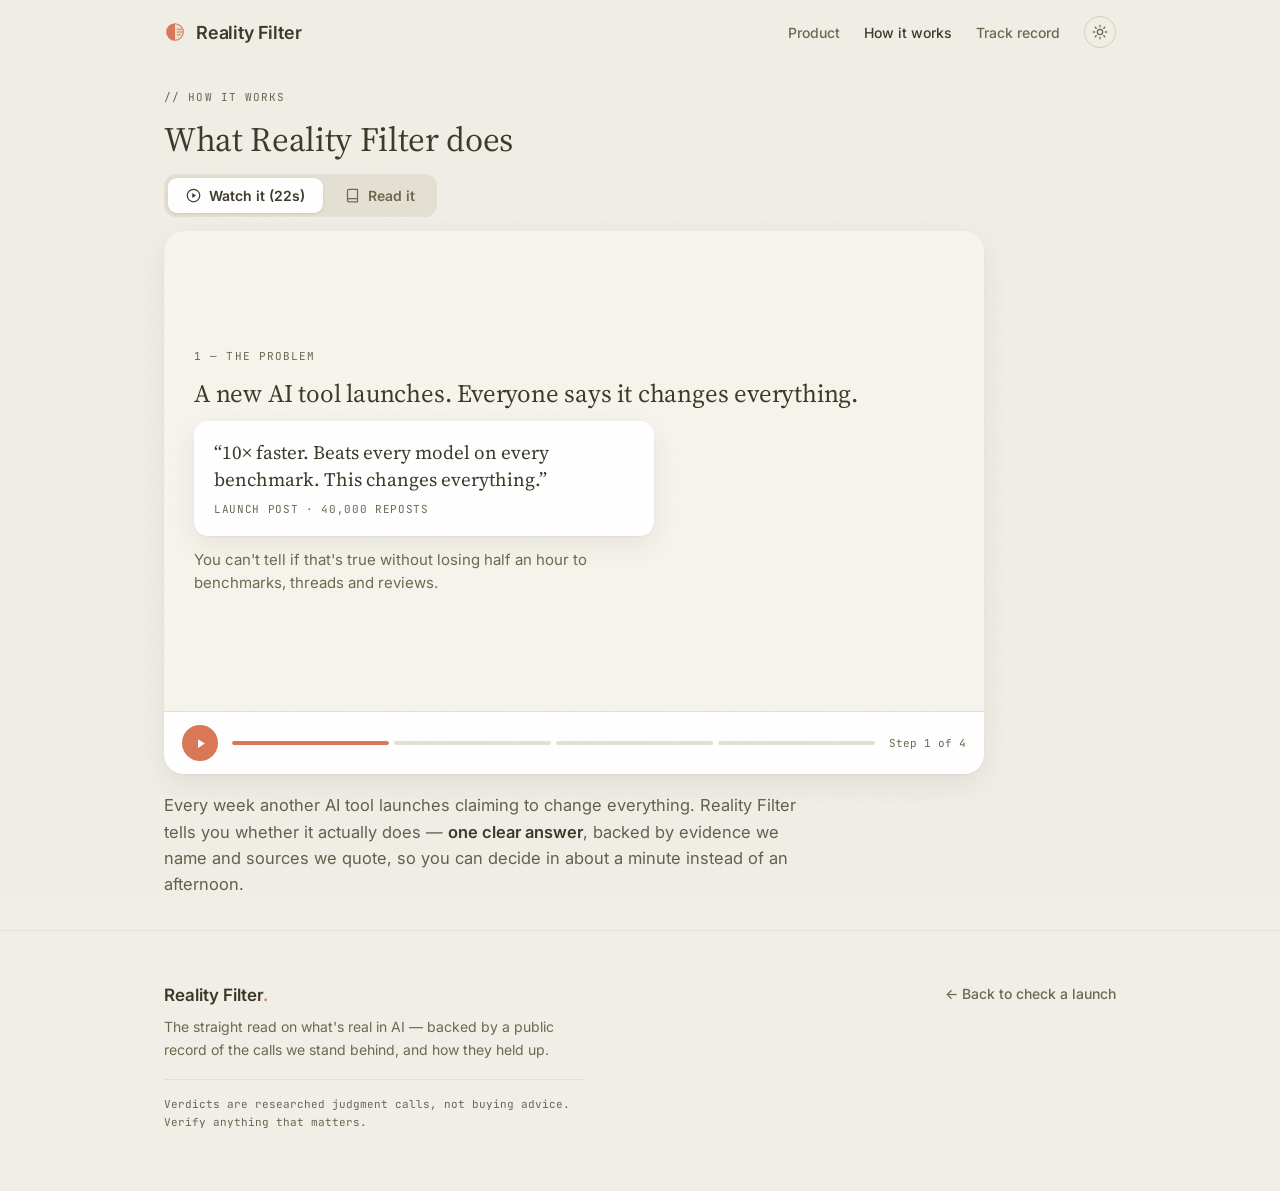
==== commit 44f18036: "Fix review findings: drop a duplicate rule and a comment that wasn't true Code review caught that th" ====
--- a/about.html
+++ b/about.html
@@ -10,7 +10,7 @@
 <link href="https://fonts.googleapis.com/css2?family=Source+Serif+4:opsz,wght@8..60,400;8..60,500&family=Inter:wght@400;500;600;700&family=JetBrains+Mono:wght@400;700&display=swap" rel="stylesheet">
 <script>/* apply saved theme before paint */try{if(localStorage.getItem('rf-theme')==='dark')document.documentElement.classList.add('dark')}catch(e){}</script>
 <link rel="icon" type="image/svg+xml" href="data:image/svg+xml,%3Csvg xmlns='http://www.w3.org/2000/svg' viewBox='0 0 48 48'%3E%3Ccircle cx='24' cy='24' r='18' fill='%23d97757' fill-opacity='.12'/%3E%3Cpath d='M24 6 A18 18 0 0 0 24 42 Z' fill='%23d97757'/%3E%3Ccircle cx='24' cy='24' r='18' fill='none' stroke='%23d97757' stroke-width='3'/%3E%3Cg stroke='%23c08532' stroke-width='3' stroke-linecap='round'%3E%3Cline x1='29' y1='18' x2='37' y2='18'/%3E%3Cline x1='29' y1='24' x2='39' y2='24'/%3E%3Cline x1='29' y1='30' x2='35' y2='30'/%3E%3C/g%3E%3C/svg%3E">
-<link rel="stylesheet" href="styles.css?v=58">
+<link rel="stylesheet" href="styles.css?v=60">
 </head>
 <body>
 
--- a/styles.css
+++ b/styles.css
@@ -73,6 +73,15 @@
 html.dark .topbar{background:rgba(38,37,33,.88)}
 html.dark .hero::before{opacity:.5}
 html.dark .field input,html.dark .wlform input,html.dark .capform input{background:var(--canvas);color:var(--ink)}
+/* KNOWN, PRE-EXISTING, UNFIXED (investigated 2026-08-03 — don't repeat the hunt).
+   On a fresh load with the theme already applied this is correct: the idle button
+   renders #3a3831, measured. But when the theme TOGGLE flips html.dark at runtime, this
+   rule's `color` updates and its background does not — the button keeps the beige fill
+   from the lower-specificity `.field .btn-send.idle` below until the next page load,
+   despite this selector being (0,4,1) against its (0,3,0). Tried and did not fix it:
+   background-color longhand instead of the shorthand, literal hexes instead of the
+   tokens, and waiting out the .12s `transition:background` on .btn. Cosmetic, one
+   element, one state, self-corrects on reload — left alone deliberately. */
 html.dark .field .btn-send.idle{background:var(--surface-strong);color:var(--muted-soft)}
 html.dark .premium{background:var(--canvas-soft)}
 html.dark .meter-track{background:var(--canvas)}
@@ -133,7 +142,11 @@
 
 /* ---------- hero — centered + stacked: pitch above, the search tool directly below ----------
    The search bar is the page's single action, so nothing sits beside it competing for the eye. */
-.hero{position:relative;overflow:hidden;padding:84px 0 120px}
+/* Top padding was 84px until 2026-08-03. It came down to buy the "What you get back"
+   card its place on the first screen — that card only works if a five-second visitor
+   actually sees it, and 84px pushed it under the fold on a 1366x768 laptop.
+   Re-measure the fold before growing this back. */
+.hero{position:relative;overflow:hidden;padding:52px 0 120px}
 /* drifting fog: three soft pastel washes (the site's timeline palette) breathing behind the headline */
 .hero::before{content:"";position:absolute;inset:-25% -15%;pointer-events:none;
   background:
@@ -152,9 +165,9 @@
 .hero .wrap{text-align:center}
 .hero-copy{max-width:760px;margin:0 auto}
 /* the console gets its own breathing room under the headline, capped narrower than the copy */
-.hero-search{width:100%;max-width:640px;margin:44px auto 0}
+.hero-search{width:100%;max-width:640px;margin:30px auto 0}
 .eyebrow{font-family:var(--font-mono);font-size:11px;letter-spacing:.09em;text-transform:uppercase;
-  color:var(--label);margin:0 0 22px;display:flex;gap:12px;align-items:center;flex-wrap:wrap;justify-content:center}
+  color:var(--label);margin:0 0 16px;display:flex;gap:12px;align-items:center;flex-wrap:wrap;justify-content:center}
 .eyebrow .sep{width:22px;height:1px;background:var(--hairline-strong)}
 h1.display{font-weight:400;letter-spacing:-.012em;line-height:1.08;margin:0;
   font-size:clamp(40px,7.4vw,72px);color:var(--ink)}
@@ -164,7 +177,7 @@
   animation:shimmer 5.5s ease-in-out infinite}
 @keyframes shimmer{0%,100%{background-position:0% 0}50%{background-position:100% 0}}
 h1 .real-word{color:var(--primary-active);white-space:nowrap}
-.lede{font-family:var(--font-sans);font-size:clamp(16px,1.9vw,19px);color:var(--body);max-width:46ch;margin:22px auto 0;line-height:1.5}
+.lede{font-family:var(--font-sans);font-size:clamp(16px,1.9vw,19px);color:var(--body);max-width:46ch;margin:16px auto 0;line-height:1.5}
 
 /* ---------- landing: hero CTA row (unused variants kept) ---------- */
 .cta-row{margin:30px 0 0;display:flex;gap:14px;flex-wrap:wrap;align-items:center}
@@ -188,41 +201,46 @@
 .console{position:relative}
 .console-label{font-family:var(--font-mono);font-size:11px;letter-spacing:.08em;text-transform:uppercase;
   color:var(--label);margin:0 0 12px}
-/* one unified search bar: a single white pill holding [icon · borderless input · inset button].
-   Reads as an intentional console, not a bare input with a detached button next to it. */
-/* LLM-composer style: a tall rounded card — input on top, footer row with hint + send button,
-   like Claude / ChatGPT composers. */
-.field{display:flex;flex-direction:column;align-items:stretch;gap:10px;background:var(--surface-card);
-  border:1px solid var(--field-border);border-radius:20px;padding:16px 14px 12px 18px;
+/* SEARCH BAR — one row: [magnifier · input · worded button].
+   This was an LLM composer until 2026-08-03: a tall rounded card with the input on top,
+   a footer row of hints, and a round gradient ↑ send button in the corner. Five-second
+   testers reported "it just feels like a simple Claude" and could not say what the
+   product did — that shape is the 2026 universal signal for "type your prompt here",
+   and it lands before a single word is read. The composer-only classes
+   (.field-foot / .field-hint / .field-kbd) were deleted with it on purpose.
+   Do not restore the tall card or the round arrow button. */
+.field{display:flex;flex-direction:row;align-items:center;gap:10px;background:var(--surface-card);
+  border:1px solid var(--field-border);border-radius:14px;padding:8px 8px 8px 16px;
   box-shadow:0 12px 34px rgba(61,57,41,.09), 0 2px 6px rgba(61,57,41,.05);
   transition:border-color .12s,box-shadow .12s;cursor:text}
 .field:focus-within{border-color:var(--primary);box-shadow:0 0 0 4px rgba(217,119,87,.16), 0 12px 34px rgba(61,57,41,.09)}
 .field-icon{flex:0 0 auto;width:19px;height:19px;color:var(--muted-soft)}
 .field input{flex:1 1 auto;min-width:0;background:transparent;border:none;
-  color:var(--ink);padding:2px 4px 6px 0;font-family:var(--font-sans);font-size:17px}
+  color:var(--ink);padding:0;font-family:var(--font-sans);font-size:17px}
 .field input::placeholder{color:var(--muted-soft)}
 .field input:focus{outline:none;box-shadow:none}
-/* composer footer: quiet hints left, send button right */
-.field-foot{display:flex;align-items:center;gap:10px}
-.field-hint{display:inline-flex;align-items:center;gap:6px;font-family:var(--font-mono);font-size:11px;
-  color:var(--muted-soft);letter-spacing:.02em;margin-right:auto}
-.field-hint svg{width:13px;height:13px}
-.field-kbd{font-family:var(--font-mono);font-size:10.5px;color:var(--muted-soft);
-  border:1px solid var(--hairline-strong);border-radius:6px;padding:2.5px 7px;
-  opacity:0;transform:translateX(4px);transition:opacity .2s,transform .2s}
-.field:focus-within .field-kbd{opacity:1;transform:none}
-.field .btn{flex:0 0 auto;height:46px;border-radius:10px;padding:0 22px}
-/* LLM-style send button: filled gradient circle; arrow lifts on hover, fires through on press */
-.field .btn-send{width:44px;height:44px;padding:0;border-radius:9999px;overflow:hidden;
-  background:linear-gradient(160deg,#e08a68 0%,var(--primary) 45%,var(--primary-active) 100%);
-  box-shadow:0 5px 14px rgba(217,119,87,.38), inset 0 1px 0 rgba(255,255,255,.35)}
+.field .btn{flex:0 0 auto;height:46px;border-radius:var(--radius-btn);padding:0 22px}
+/* worded button, deliberately not a round arrow — a word is not a chat affordance */
+.field .btn-send{width:auto;height:46px;padding:0 20px;border-radius:var(--radius-btn);overflow:hidden;
+  background:var(--primary);box-shadow:0 6px 16px rgba(217,119,87,.28)}
 .field .btn-send::after{display:none}
-.btn-send svg{width:20px;height:20px;transition:transform .22s cubic-bezier(.2,.7,.2,1)}
-/* loading state: arrow swaps for a spinning ring inside the send circle */
+.field .btn-send:hover{background:var(--primary-active);box-shadow:0 8px 20px rgba(217,119,87,.36)}
+.btn-send:focus-visible{outline:none;box-shadow:0 0 0 4px rgba(217,119,87,.25), 0 6px 16px rgba(217,119,87,.28)}
+/* loading: the word steps aside for a spinner, and the button keeps its width so the
+   row doesn't jump. Overrides .btn::after, which is otherwise the hover shine sweep. */
 .btn-send.is-loading{pointer-events:none}
-.btn-send.is-loading svg{display:none}
-.btn-send.is-loading::after{display:flex;content:"";width:18px;height:18px;border-radius:9999px;position:static;transform:none;
+.btn-send.is-loading .bs-txt{visibility:hidden}
+.field .btn-send.is-loading::after{display:block;content:"";width:18px;height:18px;border-radius:9999px;
+  position:absolute;top:50%;left:50%;margin:-9px 0 0 -9px;transform:none;
   border:2.4px solid rgba(255,255,255,.35);border-top-color:#fff;animation:spin .7s linear infinite}
+/* asleep until there's text. The light values here are hardcoded rather than tokenised,
+   so the dark variant needs its own rule — it lives up in the html.dark block near the
+   top of this file, and it is doing its job. Don't add a second copy down here. */
+.field .btn-send.idle{background:#e8e2d5;box-shadow:none;color:#a39f8c}
+/* left-aligned like the chips below it — the hero centres its text, and a centred
+   caption under a centred box reads as detached from both */
+.field-note{margin:10px 2px 0;font-family:var(--font-mono);font-size:11px;
+  color:var(--label);letter-spacing:.02em;text-align:left}
 /* result-area loading strip */
 .loading{display:flex;align-items:center;gap:12px;padding:22px 4px;animation:rise .3s ease both}
 .spinner{width:18px;height:18px;flex:0 0 auto;border-radius:9999px;
@@ -230,13 +248,29 @@
 .load-txt{margin:0;font-family:var(--font-mono);font-size:13px;color:var(--label)}
 .load-txt b{color:var(--ink);font-weight:700}
 @keyframes spin{to{transform:rotate(360deg)}}
-.btn-send:hover{transform:none;background:linear-gradient(160deg,#e08a68 0%,var(--primary-active) 60%,#b05730 100%);
-  box-shadow:0 7px 18px rgba(217,119,87,.46), inset 0 1px 0 rgba(255,255,255,.35)}
-.btn-send:hover svg{transform:translateY(-3px)}
-.btn-send:active svg{transform:translateY(-26px);transition-duration:.14s}
-.btn-send:focus-visible{outline:none;box-shadow:0 0 0 4px rgba(217,119,87,.25), 0 5px 14px rgba(217,119,87,.38)}
-/* asleep until there's text — lights up when ready, like modern composers */
-.field .btn-send.idle{background:#e8e2d5;box-shadow:none;color:#a39f8c}
+
+/* ---------- "What you get back" — a REAL filed verdict, shown before any search.
+   Exists because five-second testers only ever saw an empty input and read the page as
+   a chatbot; nothing on the first screen showed that the output is a dated report card
+   with named sources. Rendered from LEDGER_ORDER[0] in index.html. ---------- */
+/* .5s, ahead of the chips' .55s–.95s stagger below it: the card sits above them, and at
+   .9s the chips rose into place before it did, which reads bottom-to-top. */
+.preview{margin:16px 0 0;text-align:left;animation:rise .45s cubic-bezier(.2,.7,.2,1) both;animation-delay:.5s}
+.pv-lbl{font-family:var(--font-mono);font-size:11px;letter-spacing:.08em;text-transform:uppercase;
+  color:var(--label);margin:0 0 10px}
+.pv-card{display:flex;flex-direction:column;align-items:stretch;gap:8px;width:100%;text-align:left;
+  font:inherit;background:var(--surface-card);border:none;border-radius:14px;padding:16px 18px;
+  cursor:pointer;box-shadow:var(--shadow-card);transition:transform .12s,box-shadow .12s}
+.pv-card:hover{transform:translateY(-2px);box-shadow:0 16px 40px rgba(61,57,41,.13)}
+.pv-card:focus-visible{outline:none;box-shadow:0 0 0 3px rgba(217,119,87,.35), var(--shadow-card)}
+.pv-head{display:flex;align-items:baseline;gap:10px;flex-wrap:wrap}
+.pv-name{font-family:var(--font-serif);font-size:19px;color:var(--ink)}
+.pv-date{font-family:var(--font-mono);font-size:11px;color:var(--label)}
+.pv-verdict{font-family:var(--font-mono);font-size:12px;font-weight:700;letter-spacing:.03em}
+.pv-why{font-family:var(--font-sans);font-size:14px;line-height:1.5;color:var(--body);
+  display:-webkit-box;-webkit-line-clamp:2;line-clamp:2;-webkit-box-orient:vertical;overflow:hidden}
+.pv-go{font-family:var(--font-mono);font-size:11.5px;color:var(--label)}
+.pv-card:hover .pv-go{color:var(--primary-active)}
 /* primary CTA = Claude terracotta; a light sweep crosses it on hover */
 .btn{font-family:var(--font-sans);font-weight:600;font-size:15px;letter-spacing:0;cursor:pointer;position:relative;overflow:hidden;
   background:var(--primary);color:var(--on-primary);border:none;border-radius:var(--radius-btn);padding:0 22px;
@@ -590,14 +624,14 @@
 @media(min-width:1440px){
   :root{--maxw:1200px}
   body{font-size:17px}
-  .hero{padding:104px 0 72px}
+  .hero{padding:64px 0 72px}
   .hero-copy{max-width:860px}
   h1.display{font-size:clamp(56px,4.6vw,84px)}
   .lede{font-size:20px;max-width:52ch}
   .hero-search{max-width:720px;margin-top:52px}
   .field input{font-size:18px}
-  .field{padding:18px 16px 14px 20px}
-  .field .btn-send{width:48px;height:48px}
+  .field{padding:9px 9px 9px 18px}
+  .field .btn-send{height:48px;padding:0 24px}
   .chip{font-size:14px;padding:7px 16px}
   #result{max-width:960px}
   .packet-body{padding:8px 32px 28px}
@@ -632,13 +666,16 @@
   .nav-center{gap:18px;flex-wrap:wrap;justify-content:center}
   .brand{white-space:nowrap}
   .hero{padding:52px 0 36px}
-  /* the search pill stays a single inline bar on phones — icon + input + inset button.
-     The input just flexes; the button stays inline (overriding the full-width .btn below). */
-  .field input{flex:1 1 auto}
-  .field{padding:13px 12px 10px 14px;border-radius:16px}
-  .field-hint{display:none}
+  /* the search bar stays a single inline row on phones — icon + input + worded button.
+     The input just flexes; the button stays inline (overriding the full-width .btn below).
+     "Check it" is short enough to survive 320px next to a flexing input. */
+  .field input{flex:1 1 auto;font-size:16px}
+  .field{padding:7px 7px 7px 13px;border-radius:13px;gap:8px}
   .field .btn{width:auto;height:44px;padding:0 16px}
-  .field .btn-send{width:42px;height:42px;padding:0}
+  .field .btn-send{width:auto;height:42px;padding:0 15px;font-size:14px}
+  .pv-card{padding:14px 15px}
+  .pv-name{font-size:17px}
+  .pv-why{font-size:13.5px}
   /* the OTHER buttons (capture / waitlist) still go full-width when they wrap onto
      their own flex line — real vertical padding keeps them from collapsing to ~20px. */
   .btn{width:100%;padding:13px 22px}
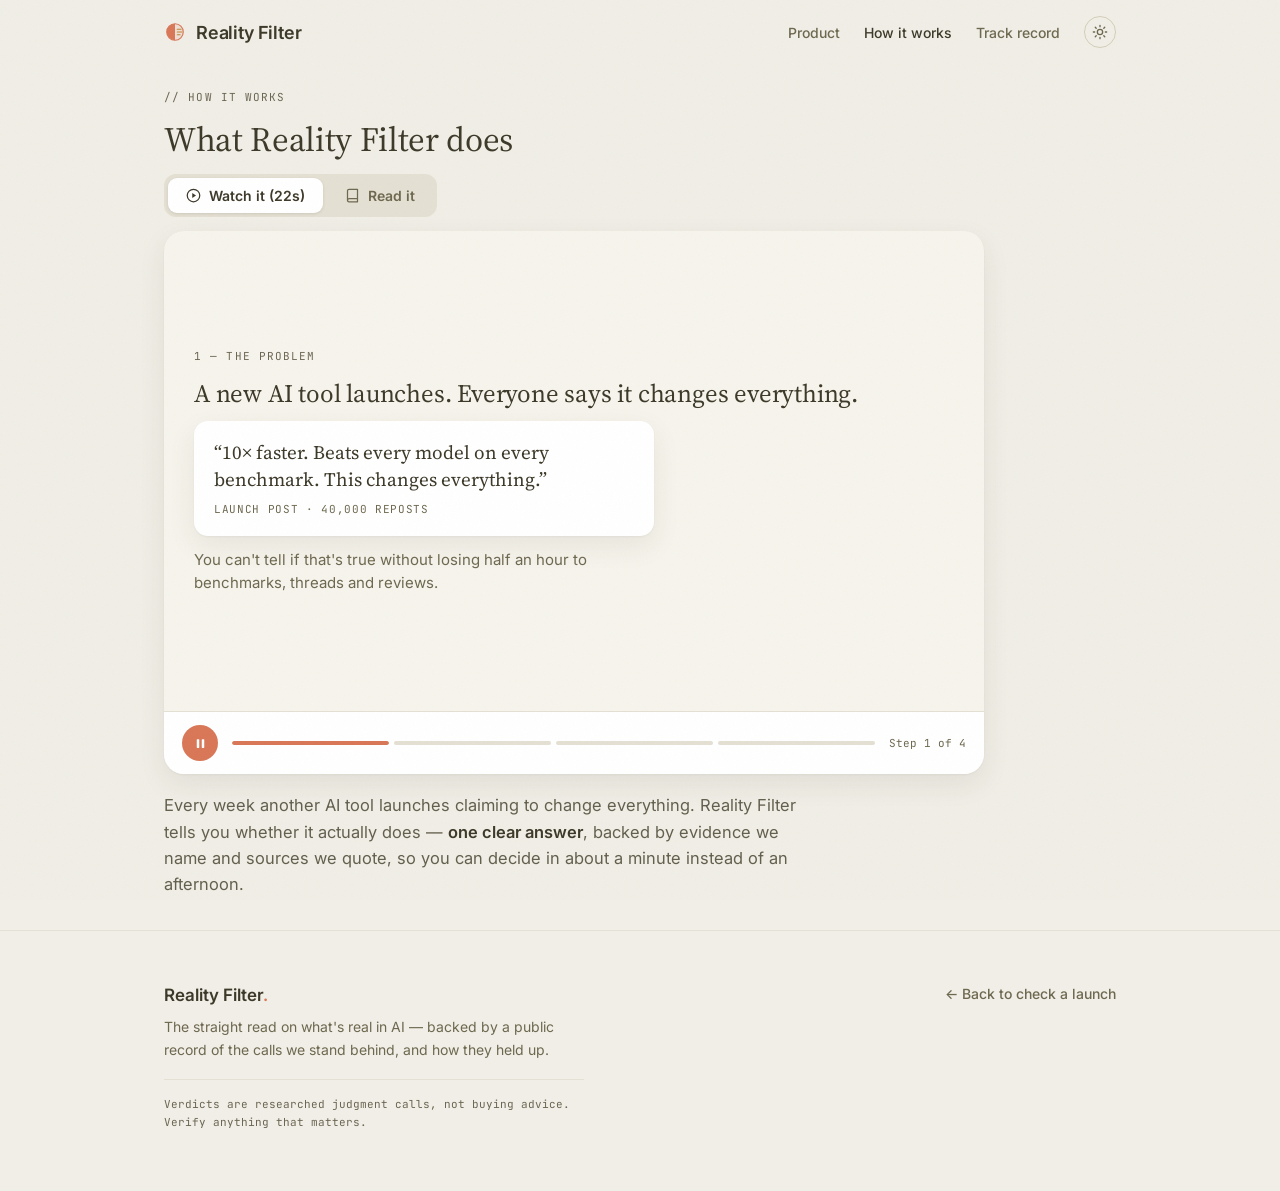
==== commit e08cf80f: "Move the example verdict out of the hero, and give the hero its air back The user's call: the front " ====
--- a/about.html
+++ b/about.html
@@ -10,7 +10,7 @@
 <link href="https://fonts.googleapis.com/css2?family=Source+Serif+4:opsz,wght@8..60,400;8..60,500&family=Inter:wght@400;500;600;700&family=JetBrains+Mono:wght@400;700&display=swap" rel="stylesheet">
 <script>/* apply saved theme before paint */try{if(localStorage.getItem('rf-theme')==='dark')document.documentElement.classList.add('dark')}catch(e){}</script>
 <link rel="icon" type="image/svg+xml" href="data:image/svg+xml,%3Csvg xmlns='http://www.w3.org/2000/svg' viewBox='0 0 48 48'%3E%3Ccircle cx='24' cy='24' r='18' fill='%23d97757' fill-opacity='.12'/%3E%3Cpath d='M24 6 A18 18 0 0 0 24 42 Z' fill='%23d97757'/%3E%3Ccircle cx='24' cy='24' r='18' fill='none' stroke='%23d97757' stroke-width='3'/%3E%3Cg stroke='%23c08532' stroke-width='3' stroke-linecap='round'%3E%3Cline x1='29' y1='18' x2='37' y2='18'/%3E%3Cline x1='29' y1='24' x2='39' y2='24'/%3E%3Cline x1='29' y1='30' x2='35' y2='30'/%3E%3C/g%3E%3C/svg%3E">
-<link rel="stylesheet" href="styles.css?v=60">
+<link rel="stylesheet" href="styles.css?v=61">
 </head>
 <body>
 
--- a/styles.css
+++ b/styles.css
@@ -73,15 +73,6 @@
 html.dark .topbar{background:rgba(38,37,33,.88)}
 html.dark .hero::before{opacity:.5}
 html.dark .field input,html.dark .wlform input,html.dark .capform input{background:var(--canvas);color:var(--ink)}
-/* KNOWN, PRE-EXISTING, UNFIXED (investigated 2026-08-03 — don't repeat the hunt).
-   On a fresh load with the theme already applied this is correct: the idle button
-   renders #3a3831, measured. But when the theme TOGGLE flips html.dark at runtime, this
-   rule's `color` updates and its background does not — the button keeps the beige fill
-   from the lower-specificity `.field .btn-send.idle` below until the next page load,
-   despite this selector being (0,4,1) against its (0,3,0). Tried and did not fix it:
-   background-color longhand instead of the shorthand, literal hexes instead of the
-   tokens, and waiting out the .12s `transition:background` on .btn. Cosmetic, one
-   element, one state, self-corrects on reload — left alone deliberately. */
 html.dark .field .btn-send.idle{background:var(--surface-strong);color:var(--muted-soft)}
 html.dark .premium{background:var(--canvas-soft)}
 html.dark .meter-track{background:var(--canvas)}
@@ -142,11 +133,7 @@
 
 /* ---------- hero — centered + stacked: pitch above, the search tool directly below ----------
    The search bar is the page's single action, so nothing sits beside it competing for the eye. */
-/* Top padding was 84px until 2026-08-03. It came down to buy the "What you get back"
-   card its place on the first screen — that card only works if a five-second visitor
-   actually sees it, and 84px pushed it under the fold on a 1366x768 laptop.
-   Re-measure the fold before growing this back. */
-.hero{position:relative;overflow:hidden;padding:52px 0 120px}
+.hero{position:relative;overflow:hidden;padding:84px 0 120px}
 /* drifting fog: three soft pastel washes (the site's timeline palette) breathing behind the headline */
 .hero::before{content:"";position:absolute;inset:-25% -15%;pointer-events:none;
   background:
@@ -165,9 +152,9 @@
 .hero .wrap{text-align:center}
 .hero-copy{max-width:760px;margin:0 auto}
 /* the console gets its own breathing room under the headline, capped narrower than the copy */
-.hero-search{width:100%;max-width:640px;margin:30px auto 0}
+.hero-search{width:100%;max-width:640px;margin:44px auto 0}
 .eyebrow{font-family:var(--font-mono);font-size:11px;letter-spacing:.09em;text-transform:uppercase;
-  color:var(--label);margin:0 0 16px;display:flex;gap:12px;align-items:center;flex-wrap:wrap;justify-content:center}
+  color:var(--label);margin:0 0 22px;display:flex;gap:12px;align-items:center;flex-wrap:wrap;justify-content:center}
 .eyebrow .sep{width:22px;height:1px;background:var(--hairline-strong)}
 h1.display{font-weight:400;letter-spacing:-.012em;line-height:1.08;margin:0;
   font-size:clamp(40px,7.4vw,72px);color:var(--ink)}
@@ -177,7 +164,7 @@
   animation:shimmer 5.5s ease-in-out infinite}
 @keyframes shimmer{0%,100%{background-position:0% 0}50%{background-position:100% 0}}
 h1 .real-word{color:var(--primary-active);white-space:nowrap}
-.lede{font-family:var(--font-sans);font-size:clamp(16px,1.9vw,19px);color:var(--body);max-width:46ch;margin:16px auto 0;line-height:1.5}
+.lede{font-family:var(--font-sans);font-size:clamp(16px,1.9vw,19px);color:var(--body);max-width:46ch;margin:22px auto 0;line-height:1.5}
 
 /* ---------- landing: hero CTA row (unused variants kept) ---------- */
 .cta-row{margin:30px 0 0;display:flex;gap:14px;flex-wrap:wrap;align-items:center}
@@ -251,11 +238,16 @@
 
 /* ---------- "What you get back" — a REAL filed verdict, shown before any search.
    Exists because five-second testers only ever saw an empty input and read the page as
-   a chatbot; nothing on the first screen showed that the output is a dated report card
-   with named sources. Rendered from LEDGER_ORDER[0] in index.html. ---------- */
-/* .5s, ahead of the chips' .55s–.95s stagger below it: the card sits above them, and at
-   .9s the chips rose into place before it did, which reads bottom-to-top. */
-.preview{margin:16px 0 0;text-align:left;animation:rise .45s cubic-bezier(.2,.7,.2,1) both;animation-delay:.5s}
+   a chatbot; nothing showed that the output is a dated report card with named sources.
+   Rendered from LEDGER_ORDER[0] in index.html.
+   It sits in the RESULT zone, not inside the console. It spent one iteration directly
+   under the search bar and the user's call was that the hero had become a stack of eight
+   things and felt cramped — so it moved down here, where the reader's own verdict will
+   appear, and the hero's original padding and margins were restored. ---------- */
+/* same 860px measure as #result below it — they occupy the same slot, one before the
+   search and one after, so they must line up exactly */
+.preview{max-width:860px;margin:48px auto 0;text-align:left;
+  animation:rise .45s cubic-bezier(.2,.7,.2,1) both;animation-delay:.55s}
 .pv-lbl{font-family:var(--font-mono);font-size:11px;letter-spacing:.08em;text-transform:uppercase;
   color:var(--label);margin:0 0 10px}
 .pv-card{display:flex;flex-direction:column;align-items:stretch;gap:8px;width:100%;text-align:left;
@@ -624,7 +616,7 @@
 @media(min-width:1440px){
   :root{--maxw:1200px}
   body{font-size:17px}
-  .hero{padding:64px 0 72px}
+  .hero{padding:104px 0 72px}
   .hero-copy{max-width:860px}
   h1.display{font-size:clamp(56px,4.6vw,84px)}
   .lede{font-size:20px;max-width:52ch}
@@ -633,7 +625,8 @@
   .field{padding:9px 9px 9px 18px}
   .field .btn-send{height:48px;padding:0 24px}
   .chip{font-size:14px;padding:7px 16px}
-  #result{max-width:960px}
+  /* .preview and #result occupy the same slot, so they widen together */
+  #result,.preview{max-width:960px}
   .packet-body{padding:8px 32px 28px}
   .packet-head{padding:28px 32px 22px}
   .row .v{font-size:17px}
